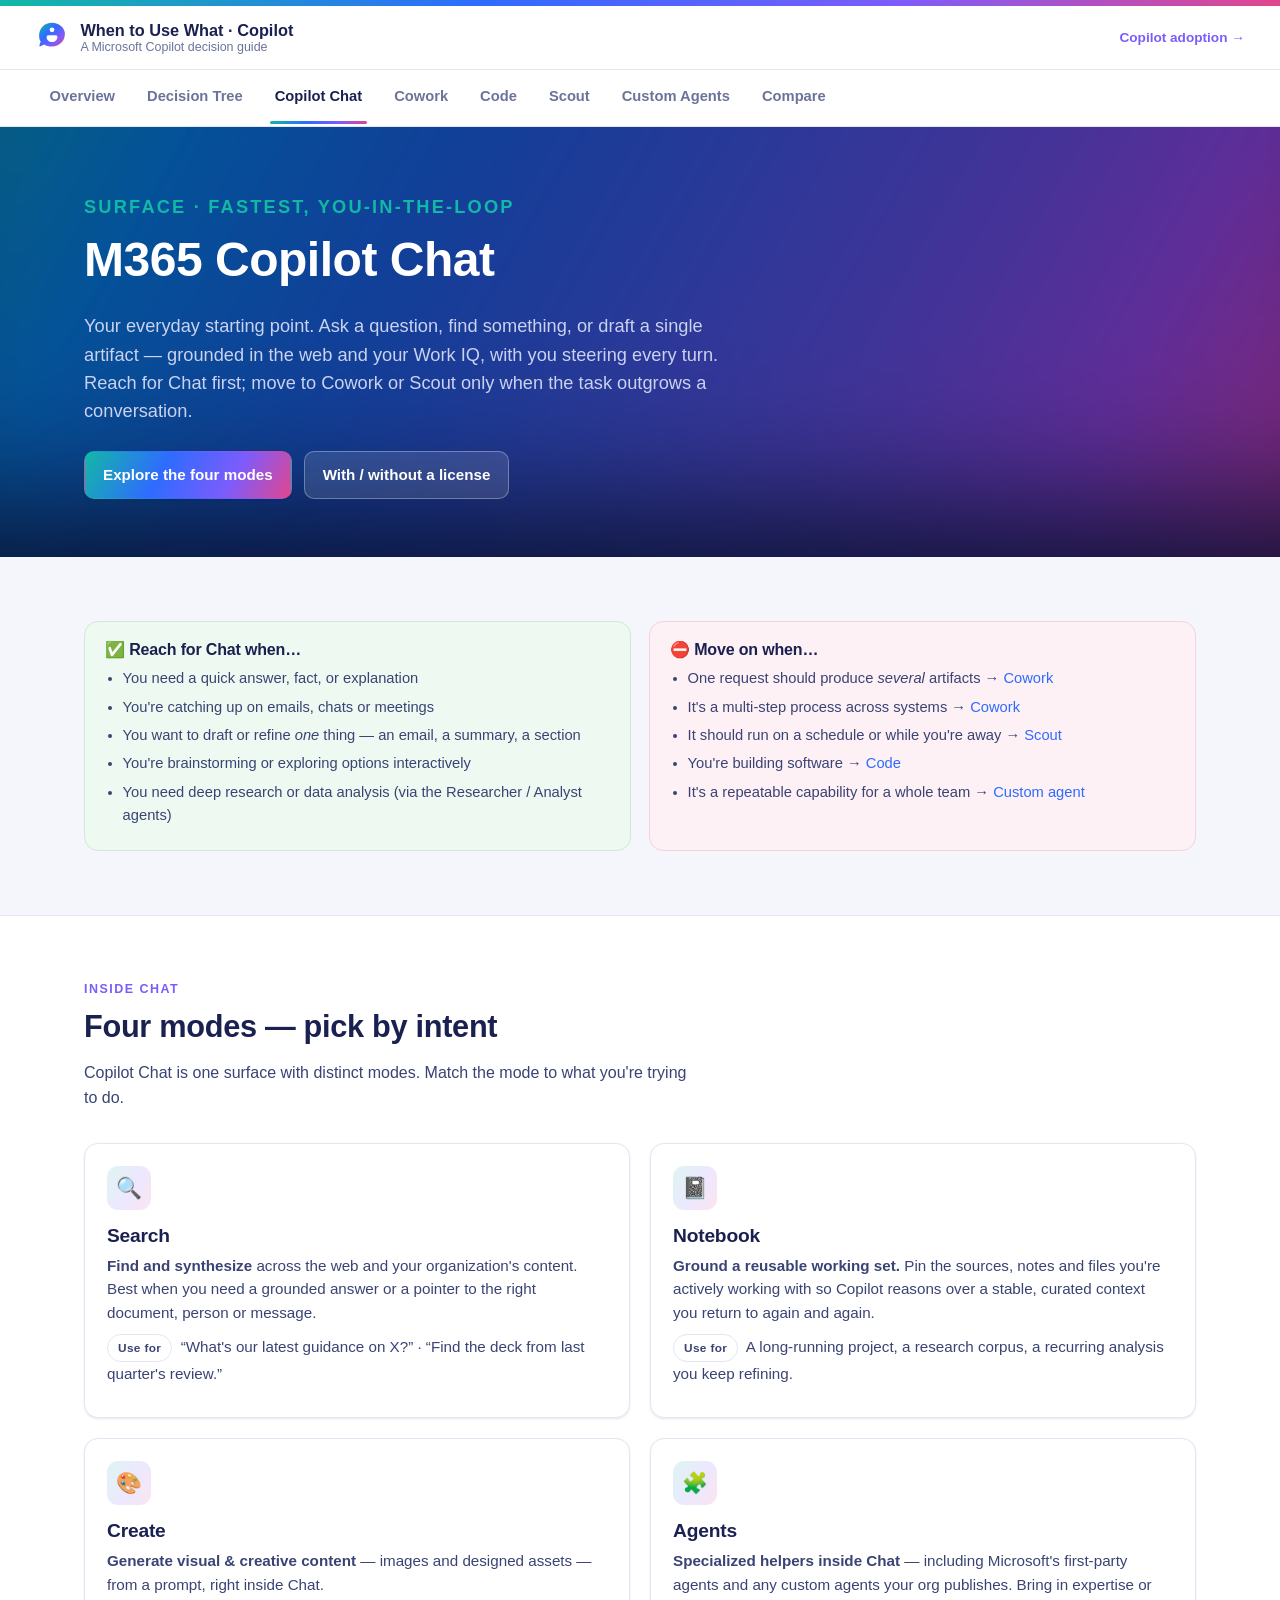
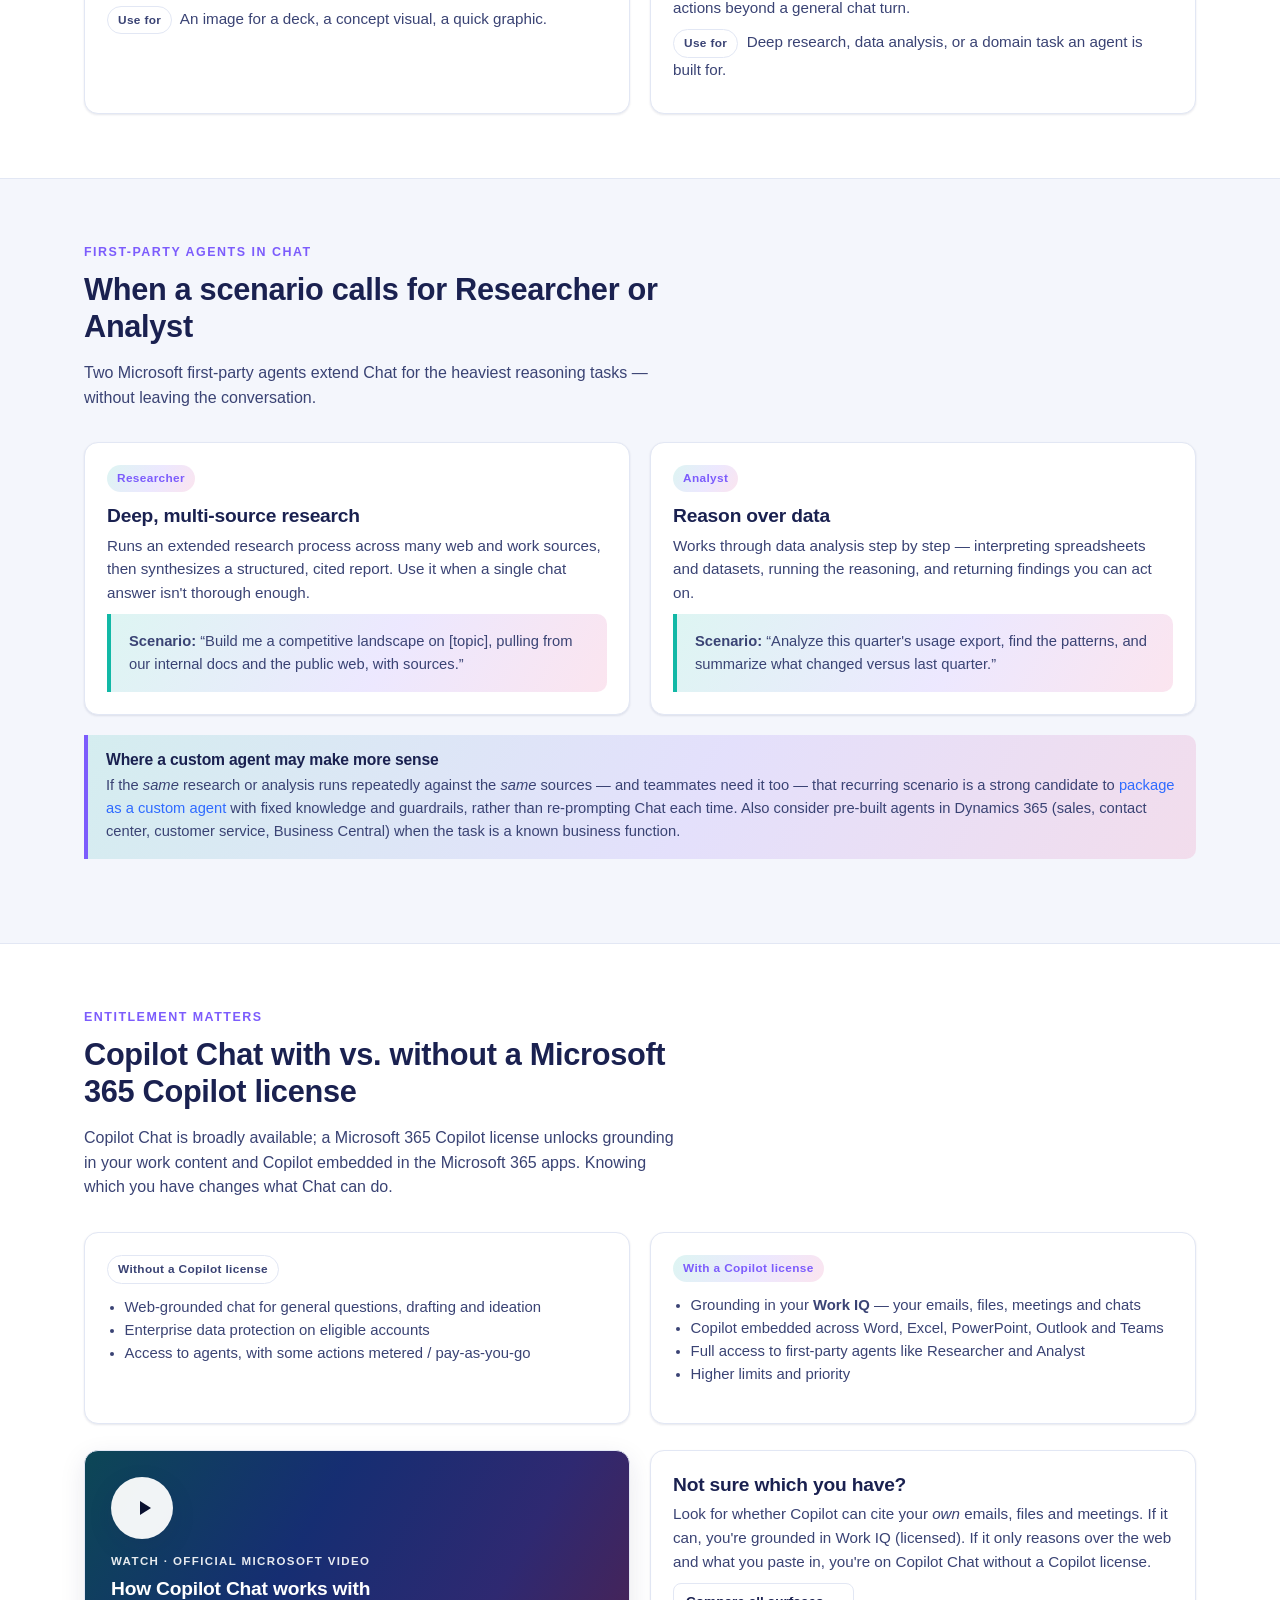
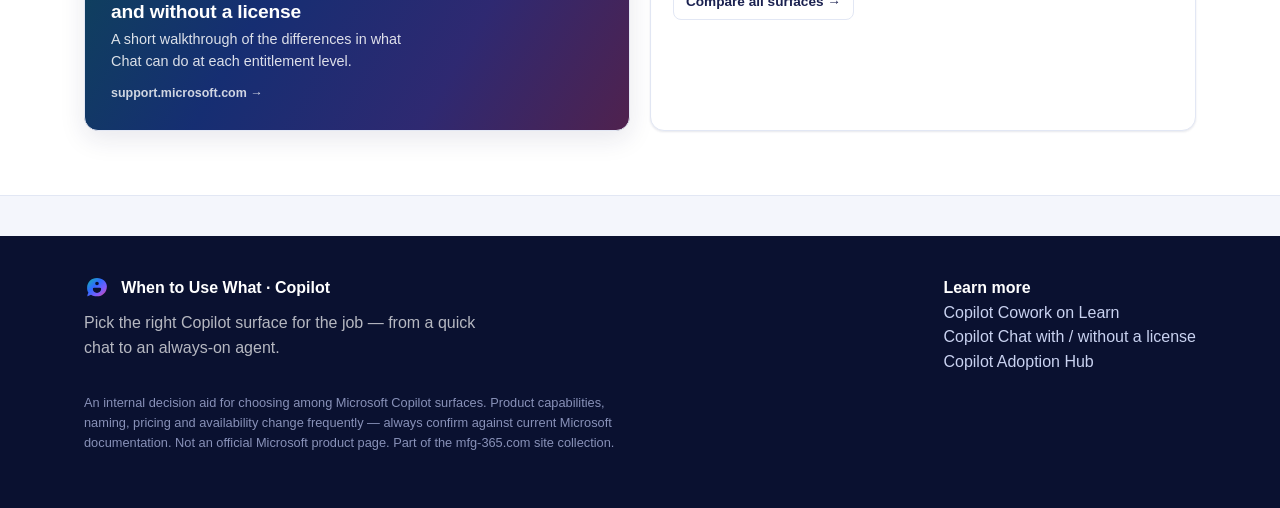
==== chat.html @ 93abd07d "Initial When to Use What Copilot decision guide" ====
<!DOCTYPE html>
<html lang="en">
<head>
<meta charset="utf-8">
<meta name="viewport" content="width=device-width, initial-scale=1">
<title>When to Use What · Copilot — M365 Copilot Chat</title>
<meta name="description" content="When to use Microsoft 365 Copilot Chat: Search, Notebook, Create and Agents — including first-party agents like Researcher and Analyst, and how it works with or without a license.">
<link rel="icon" href="assets/favicon.svg" type="image/svg+xml">
<link rel="stylesheet" href="assets/styles.css?v=1">
</head>
<body>
<div id="site-nav"></div>

<section class="hero">
  <div class="container">
    <p class="eyebrow">Surface &middot; Fastest, you-in-the-loop</p>
    <h1>M365 Copilot Chat</h1>
    <p>Your everyday starting point. Ask a question, find something, or draft a single artifact — grounded in the
      web and your Work IQ, with you steering every turn. Reach for Chat first; move to Cowork or Scout only when
      the task outgrows a conversation.</p>
    <div class="hero-actions">
      <a class="btn btn-primary" href="#modes">Explore the four modes</a>
      <a class="btn btn-ghost" href="#license">With / without a license</a>
    </div>
  </div>
</section>

<!-- when to use / avoid -->
<section class="section">
  <div class="container">
    <div class="wu">
      <div class="box good">
        <h4>&#9989; Reach for Chat when&hellip;</h4>
        <ul>
          <li>You need a quick answer, fact, or explanation</li>
          <li>You're catching up on emails, chats or meetings</li>
          <li>You want to draft or refine <em>one</em> thing — an email, a summary, a section</li>
          <li>You're brainstorming or exploring options interactively</li>
          <li>You need deep research or data analysis (via the Researcher / Analyst agents)</li>
        </ul>
      </div>
      <div class="box avoid">
        <h4>&#9940; Move on when&hellip;</h4>
        <ul>
          <li>One request should produce <em>several</em> artifacts &rarr; <a href="cowork.html">Cowork</a></li>
          <li>It's a multi-step process across systems &rarr; <a href="cowork.html">Cowork</a></li>
          <li>It should run on a schedule or while you're away &rarr; <a href="scout.html">Scout</a></li>
          <li>You're building software &rarr; <a href="code.html">Code</a></li>
          <li>It's a repeatable capability for a whole team &rarr; <a href="custom-agents.html">Custom agent</a></li>
        </ul>
      </div>
    </div>
  </div>
</section>

<!-- the four modes -->
<section class="section alt" id="modes">
  <div class="container">
    <div class="section-head">
      <p class="eyebrow">Inside Chat</p>
      <h2>Four modes — pick by intent</h2>
      <p>Copilot Chat is one surface with distinct modes. Match the mode to what you're trying to do.</p>
    </div>
    <div class="grid cols-2">
      <div class="card">
        <div class="icon">&#128269;</div>
        <h3>Search</h3>
        <p><strong>Find and synthesize</strong> across the web and your organization's content. Best when you need a
          grounded answer or a pointer to the right document, person or message.</p>
        <p class="mb-0"><span class="pill pill-line">Use for</span> &nbsp;&ldquo;What's our latest guidance on X?&rdquo; &middot; &ldquo;Find the deck from last quarter's review.&rdquo;</p>
      </div>
      <div class="card">
        <div class="icon">&#128211;</div>
        <h3>Notebook</h3>
        <p><strong>Ground a reusable working set.</strong> Pin the sources, notes and files you're actively working
          with so Copilot reasons over a stable, curated context you return to again and again.</p>
        <p class="mb-0"><span class="pill pill-line">Use for</span> &nbsp;A long-running project, a research corpus, a recurring analysis you keep refining.</p>
      </div>
      <div class="card">
        <div class="icon">&#127912;</div>
        <h3>Create</h3>
        <p><strong>Generate visual &amp; creative content</strong> — images and designed assets — from a prompt,
          right inside Chat.</p>
        <p class="mb-0"><span class="pill pill-line">Use for</span> &nbsp;An image for a deck, a concept visual, a quick graphic.</p>
      </div>
      <div class="card">
        <div class="icon">&#129513;</div>
        <h3>Agents</h3>
        <p><strong>Specialized helpers inside Chat</strong> — including Microsoft's first-party agents and any custom
          agents your org publishes. Bring in expertise or actions beyond a general chat turn.</p>
        <p class="mb-0"><span class="pill pill-line">Use for</span> &nbsp;Deep research, data analysis, or a domain task an agent is built for.</p>
      </div>
    </div>
  </div>
</section>

<!-- first party agents -->
<section class="section" id="agents">
  <div class="container">
    <div class="section-head">
      <p class="eyebrow">First-party agents in Chat</p>
      <h2>When a scenario calls for Researcher or Analyst</h2>
      <p>Two Microsoft first-party agents extend Chat for the heaviest reasoning tasks — without leaving the conversation.</p>
    </div>
    <div class="grid cols-2">
      <div class="card">
        <span class="pill">Researcher</span>
        <h3 style="margin-top:12px">Deep, multi-source research</h3>
        <p>Runs an extended research process across many web and work sources, then synthesizes a structured,
          cited report. Use it when a single chat answer isn't thorough enough.</p>
        <div class="callout tip" style="margin:10px 0 0">
          <p><strong>Scenario:</strong> &ldquo;Build me a competitive landscape on [topic], pulling from our internal
            docs and the public web, with sources.&rdquo;</p>
        </div>
      </div>
      <div class="card">
        <span class="pill">Analyst</span>
        <h3 style="margin-top:12px">Reason over data</h3>
        <p>Works through data analysis step by step — interpreting spreadsheets and datasets, running the reasoning,
          and returning findings you can act on.</p>
        <div class="callout tip" style="margin:10px 0 0">
          <p><strong>Scenario:</strong> &ldquo;Analyze this quarter's usage export, find the patterns, and summarize
            what changed versus last quarter.&rdquo;</p>
        </div>
      </div>
    </div>

    <div class="callout">
      <h4>Where a custom agent may make more sense</h4>
      <p>If the <em>same</em> research or analysis runs repeatedly against the <em>same</em> sources — and teammates
        need it too — that recurring scenario is a strong candidate to
        <a href="custom-agents.html">package as a custom agent</a> with fixed knowledge and guardrails, rather than
        re-prompting Chat each time. Also consider pre-built agents in Dynamics 365 (sales, contact center,
        customer service, Business Central) when the task is a known business function.</p>
    </div>
  </div>
</section>

<!-- with / without license -->
<section class="section alt" id="license">
  <div class="container">
    <div class="section-head">
      <p class="eyebrow">Entitlement matters</p>
      <h2>Copilot Chat with vs. without a Microsoft 365 Copilot license</h2>
      <p>Copilot Chat is broadly available; a Microsoft 365 Copilot license unlocks grounding in your work content
        and Copilot embedded in the Microsoft 365 apps. Knowing which you have changes what Chat can do.</p>
    </div>
    <div class="grid cols-2">
      <div class="card">
        <span class="pill pill-line">Without a Copilot license</span>
        <ul style="margin-top:12px;padding-left:1.1rem;color:var(--ink-2);font-size:.93rem">
          <li>Web-grounded chat for general questions, drafting and ideation</li>
          <li>Enterprise data protection on eligible accounts</li>
          <li>Access to agents, with some actions metered / pay-as-you-go</li>
        </ul>
      </div>
      <div class="card">
        <span class="pill">With a Copilot license</span>
        <ul style="margin-top:12px;padding-left:1.1rem;color:var(--ink-2);font-size:.93rem">
          <li>Grounding in your <strong>Work IQ</strong> — your emails, files, meetings and chats</li>
          <li>Copilot embedded across Word, Excel, PowerPoint, Outlook and Teams</li>
          <li>Full access to first-party agents like Researcher and Analyst</li>
          <li>Higher limits and priority</li>
        </ul>
      </div>
    </div>

    <div class="grid cols-2" style="margin-top:26px;align-items:start">
      <a class="video-card" href="https://support.microsoft.com/en-us/Microsoft-365-Copilot/how-copilot-chat-works-with-and-without-a-microsoft-365-copilot-license" target="_blank" rel="noopener">
        <div class="vc-inner">
          <div>
            <div class="vc-play"><svg viewBox="0 0 24 24"><path d="M8 5v14l11-7z"/></svg></div>
            <div class="vc-eyebrow">Watch &middot; Official Microsoft video</div>
            <h3>How Copilot Chat works with and without a license</h3>
            <p>A short walkthrough of the differences in what Chat can do at each entitlement level.</p>
          </div>
          <div class="vc-src">support.microsoft.com &rarr;</div>
        </div>
      </a>
      <div class="card" style="align-self:stretch">
        <h3>Not sure which you have?</h3>
        <p>Look for whether Copilot can cite your <em>own</em> emails, files and meetings. If it can, you're grounded in
          Work IQ (licensed). If it only reasons over the web and what you paste in, you're on Copilot Chat without a
          Copilot license.</p>
        <p class="mb-0"><a class="btn btn-outline btn-sm" href="compare.html">Compare all surfaces &rarr;</a></p>
      </div>
    </div>
  </div>
</section>

<div id="site-footer"></div>
<script src="assets/nav.js?v=1"></script>
</body>
</html>
---- assets/styles.css ----
/* When to Use What — Copilot | mfg-365.com family design system
   Copilot iridescent gradient + Fluent neutrals + navy hero/footer. */

:root {
  --teal: #12B8A6; --blue: #2F6BFF; --purple: #7C5CFC; --pink: #E3458E;
  --green: #2F9E44; --amber: #E8930C;
  --copilot-gradient: linear-gradient(120deg, #12B8A6 0%, #2F6BFF 38%, #7C5CFC 70%, #E3458E 100%);
  --copilot-gradient-soft: linear-gradient(120deg, rgba(18,184,166,.14), rgba(124,92,252,.14) 55%, rgba(227,69,142,.14));
  --spectrum: linear-gradient(90deg, #12B8A6 0%, #2F6BFF 40%, #7C5CFC 70%, #2F9E44 100%);

  --navy: #0A1130; --navy2: #141C44;
  --ink: #1A2150; --ink-2: #3A4374; --muted: #6B739B;
  --line: #E2E7F4; --bg: #F4F6FC; --card: #FFFFFF;
  --brand: #7C5CFC; --brand-blue: #2F6BFF;

  --radius: 14px;
  --shadow-sm: 0 1px 2px rgba(26,33,80,.06), 0 1px 3px rgba(26,33,80,.05);
  --shadow-md: 0 8px 26px rgba(26,33,80,.10);
  --shadow-lg: 0 12px 40px rgba(26,33,80,.16);
  --maxw: 1160px;
}

* { box-sizing: border-box; }
html { scroll-behavior: smooth; }
body {
  margin: 0;
  font-family: "Segoe UI", "Segoe UI Web (West European)", -apple-system, BlinkMacSystemFont, Roboto, Helvetica, Arial, sans-serif;
  color: var(--ink); background: var(--bg); line-height: 1.55; -webkit-font-smoothing: antialiased;
}
h1,h2,h3,h4 { line-height: 1.2; color: var(--ink); margin: 0 0 .5em; font-weight: 700; letter-spacing: -.01em; }
h1 { font-size: clamp(2rem, 4vw, 3rem); }
h2 { font-size: clamp(1.5rem, 2.4vw, 2.1rem); }
h3 { font-size: 1.2rem; }
p { margin: 0 0 1rem; color: var(--ink-2); }
a { color: var(--brand-blue); text-decoration: none; }
a:hover { text-decoration: underline; }
.container { max-width: var(--maxw); margin: 0 auto; padding: 0 24px; }
.gradient-text { background: var(--copilot-gradient); -webkit-background-clip: text; background-clip: text; -webkit-text-fill-color: transparent; color: transparent; }
.eyebrow { text-transform: uppercase; letter-spacing: .12em; font-size: .78rem; font-weight: 700; color: var(--brand); margin: 0 0 .6rem; }

/* ---------- ribbon + header + tabs ---------- */
.ribbon { height: 6px; background: var(--copilot-gradient); }
.site-header { display: flex; align-items: center; justify-content: space-between; gap: 1rem; padding: .9rem clamp(1rem, 4vw, 2.2rem); background: #fff; border-bottom: 1px solid var(--line); position: sticky; top: 0; z-index: 50; }
.brand { display: flex; align-items: center; gap: .7rem; text-decoration: none; }
.brand:hover { text-decoration: none; }
.brand-glyph { display: flex; align-items: center; }
.brand-text { display: flex; flex-direction: column; line-height: 1.15; }
.brand-text strong { color: var(--ink); font-size: 1.02rem; }
.brand-text span { color: var(--muted); font-size: .78rem; }
.header-cta { font-size: .85rem; font-weight: 600; color: var(--purple); white-space: nowrap; text-decoration: none; }
.header-cta:hover { text-decoration: underline; }

.tabs { display: flex; gap: .2rem; overflow-x: auto; background: #fff; padding: 0 clamp(1rem, 4vw, 2.2rem); border-bottom: 1px solid var(--line); position: sticky; top: 60px; z-index: 40; scrollbar-width: none; }
.tabs::-webkit-scrollbar { display: none; }
.tab { appearance: none; border: none; background: none; cursor: pointer; font-family: inherit; font-size: .92rem; font-weight: 600; color: var(--muted); padding: .95rem .9rem; border-bottom: 3px solid transparent; white-space: nowrap; transition: color .15s; text-decoration: none; position: relative; }
.tab:hover { color: var(--ink); text-decoration: none; }
.tab.is-active { color: var(--ink); }
.tab.is-active::after { content: ""; position: absolute; left: .6rem; right: .6rem; bottom: -1px; height: 3px; border-radius: 3px; background: var(--copilot-gradient); }

/* ---------- hero ---------- */
.hero { position: relative; overflow: hidden; padding: 66px 0 58px; background: var(--navy); color: #fff; }
.hero::before { content: ""; position: absolute; inset: -40% -10% auto -10%; height: 130%; background: var(--copilot-gradient); filter: blur(70px) saturate(140%); opacity: .5; z-index: 0; }
.hero .container { position: relative; z-index: 1; }
.hero h1 { color: #fff; max-width: 22ch; }
.hero p { color: #C9D2F0; font-size: 1.14rem; max-width: 64ch; }
.hero .eyebrow { color: var(--teal); }
.hero-landing { padding: clamp(3.2rem, 6vw, 4.6rem) 0; }
.hero-landing::before { display: none; }
.hero-landing .container { display: grid; grid-template-columns: 1.5fr .9fr; gap: 1.5rem; align-items: center; }
.hero-copy { min-width: 0; }
.hero-landing h1 { max-width: none; }
.hero-art { position: relative; height: 250px; display: flex; align-items: center; justify-content: center; }
.hero-glyph { width: 150px; filter: drop-shadow(0 10px 30px rgba(124,92,252,.5)); position: relative; z-index: 2; }
.orb { position: absolute; border-radius: 50%; filter: blur(40px); opacity: .6; }
.orb-a { width: 190px; height: 190px; background: var(--purple); top: -6px; right: 6px; }
.orb-b { width: 160px; height: 160px; background: var(--teal); bottom: 0; left: 18px; }
.orb-c { width: 130px; height: 130px; background: var(--pink); bottom: 26px; right: 34px; }
@media (max-width: 820px) { .hero-landing .container { grid-template-columns: 1fr; } .hero-art { display: none; } }

/* ---------- buttons ---------- */
.btn { display: inline-flex; align-items: center; gap: 8px; font-weight: 600; font-size: .95rem; padding: 11px 18px; border-radius: 10px; border: 1px solid transparent; cursor: pointer; text-decoration: none; transition: transform .06s ease, box-shadow .15s ease; }
.btn:hover { text-decoration: none; }
.btn:active { transform: translateY(1px); }
.btn-primary { background: var(--copilot-gradient); color: #fff; box-shadow: var(--shadow-sm); }
.btn-primary:hover { box-shadow: var(--shadow-md); }
.btn-ghost { background: rgba(255,255,255,.12); color: #fff; border-color: rgba(255,255,255,.3); }
.btn-ghost:hover { background: rgba(255,255,255,.2); }
.btn-outline { background: #fff; color: var(--ink); border-color: var(--line); }
.btn-outline:hover { border-color: var(--brand); color: var(--brand); }
.btn-sm { padding: 7px 12px; font-size: .85rem; border-radius: 8px; }
.hero-actions { display: flex; gap: 12px; flex-wrap: wrap; margin-top: 26px; }

/* ---------- sections ---------- */
.section { padding: 64px 0; }
.section.alt { background: #fff; border-top: 1px solid var(--line); border-bottom: 1px solid var(--line); }
.section-head { max-width: 68ch; margin-bottom: 32px; }

/* ---------- cards / grids ---------- */
.grid { display: grid; gap: 20px; }
.grid.cols-2 { grid-template-columns: repeat(2, 1fr); }
.grid.cols-3 { grid-template-columns: repeat(3, 1fr); }
.grid.cols-4 { grid-template-columns: repeat(4, 1fr); }
@media (max-width: 900px) { .grid.cols-3, .grid.cols-4 { grid-template-columns: repeat(2, 1fr); } }
@media (max-width: 620px) { .grid.cols-2, .grid.cols-3, .grid.cols-4 { grid-template-columns: 1fr; } }

.card { background: var(--card); border: 1px solid var(--line); border-radius: var(--radius); padding: 22px; box-shadow: var(--shadow-sm); transition: box-shadow .18s ease, transform .18s ease; }
.card.hover:hover { box-shadow: var(--shadow-md); transform: translateY(-3px); }
.card h3 { margin-bottom: .35em; }
.card p { font-size: .95rem; margin-bottom: .6rem; }
.card .icon { width: 44px; height: 44px; border-radius: 11px; display: grid; place-items: center; background: var(--copilot-gradient-soft); margin-bottom: 14px; font-size: 1.3rem; }
.card .icon-solid { color: #fff; }
.pill { display: inline-block; font-size: .74rem; font-weight: 700; letter-spacing: .03em; padding: 4px 10px; border-radius: 999px; background: var(--copilot-gradient-soft); color: var(--brand); }
.pill-line { background: #fff; border: 1px solid var(--line); color: var(--ink-2); }

/* ---------- spectrum bar ---------- */
.spectrum { margin: 8px 0 30px; }
.spectrum-track { height: 12px; border-radius: 999px; background: var(--spectrum); box-shadow: var(--shadow-sm); }
.spectrum-labels { display: flex; justify-content: space-between; margin-top: 8px; font-weight: 700; font-size: .82rem; }
.spectrum-labels .l { color: var(--teal); }
.spectrum-labels .r { color: var(--green); }
.spectrum-marks { display: grid; grid-template-columns: repeat(5, 1fr); gap: 10px; margin-top: 18px; }
.spectrum-marks .m { text-align: center; font-size: .82rem; color: var(--muted); position: relative; padding-top: 16px; }
.spectrum-marks .m::before { content: ""; position: absolute; top: -12px; left: 50%; width: 2px; height: 18px; background: var(--line); transform: translateX(-50%); }
.spectrum-marks .m strong { display: block; color: var(--ink); font-size: .92rem; }
@media (max-width: 720px) { .spectrum-marks { grid-template-columns: repeat(2, 1fr); } }

/* ---------- capability matrix ---------- */
.matrix-wrap { overflow-x: auto; border: 1px solid var(--line); border-radius: var(--radius); background: #fff; box-shadow: var(--shadow-sm); }
table.matrix { width: 100%; border-collapse: collapse; font-size: .93rem; min-width: 720px; }
table.matrix th, table.matrix td { padding: 14px 16px; border-bottom: 1px solid var(--line); text-align: center; vertical-align: middle; }
table.matrix thead th { background: #faf9fb; font-weight: 800; color: var(--ink); font-size: .82rem; letter-spacing: .04em; text-transform: uppercase; }
table.matrix tbody th { text-align: left; font-weight: 600; color: var(--ink); }
table.matrix tbody tr:nth-child(odd) td, table.matrix tbody tr:nth-child(odd) th { background: #f7f9ff; }
table.matrix tr:last-child td, table.matrix tr:last-child th { border-bottom: none; }
.core { display: inline-flex; align-items: center; justify-content: center; gap: 6px; background: var(--green); color: #fff; font-weight: 700; font-size: .78rem; padding: 5px 14px; border-radius: 8px; }
.cap { color: var(--brand-blue); font-weight: 800; font-size: 1.05rem; }
.na { color: var(--line); }
.legend { display: flex; gap: 20px; flex-wrap: wrap; margin-top: 14px; font-size: .84rem; color: var(--muted); }
.legend span { display: inline-flex; align-items: center; gap: 6px; }
.legend .dot-core { width: 14px; height: 14px; border-radius: 4px; background: var(--green); }

/* ---------- task-type cards (Light / Medium / Heavy) ---------- */
.tier { border-top: 4px solid var(--line); }
.tier.light { border-top-color: var(--blue); }
.tier.medium { border-top-color: var(--purple); }
.tier.heavy { border-top-color: var(--amber); }
.tier h3 { font-size: 1.25rem; }
.tier.light h3 { color: var(--blue); }
.tier.medium h3 { color: var(--purple); }
.tier.heavy h3 { color: var(--amber); }
.tier ul { margin: .4rem 0 1rem; padding-left: 1.1rem; color: var(--ink-2); font-size: .92rem; }
.tier .prompt-ex { background: #f7f9ff; border: 1px solid var(--line); border-radius: 10px; padding: 12px 14px; font-size: .88rem; color: var(--ink-2); font-style: italic; }
.tier .credits { margin-top: 14px; font-size: .85rem; color: var(--muted); display: flex; align-items: center; gap: 8px; }
.tier .credits b { background: #eef1fb; color: var(--ink); padding: 3px 10px; border-radius: 999px; font-style: normal; }

/* ---------- feature list rows ---------- */
.feat { display: flex; gap: 14px; align-items: flex-start; padding: 14px 0; border-bottom: 1px solid var(--line); }
.feat:last-child { border-bottom: none; }
.feat .fx { flex: 0 0 40px; height: 40px; border-radius: 10px; display: grid; place-items: center; background: var(--copilot-gradient-soft); font-size: 1.15rem; }
.feat h4 { margin: 0 0 .2rem; font-size: 1rem; }
.feat p { margin: 0; font-size: .9rem; }

/* ---------- callouts ---------- */
.callout { border-left: 4px solid var(--brand); background: var(--copilot-gradient-soft); border-radius: 0 10px 10px 0; padding: 16px 18px; margin: 20px 0; }
.callout.tip { border-left-color: var(--teal); }
.callout.warn { border-left-color: var(--amber); }
.callout h4 { margin: 0 0 .3rem; font-size: .98rem; }
.callout p { margin: 0; font-size: .92rem; }

/* ---------- when-to-use / avoid ---------- */
.wu { display: grid; grid-template-columns: 1fr 1fr; gap: 18px; }
@media (max-width: 720px) { .wu { grid-template-columns: 1fr; } }
.wu .box { border-radius: var(--radius); padding: 18px 20px; border: 1px solid var(--line); }
.wu .good { background: #eefaf1; border-color: #cdead4; }
.wu .avoid { background: #fdf1f5; border-color: #f4d3df; }
.wu .box h4 { margin: 0 0 .5rem; }
.wu .box ul { margin: 0; padding-left: 1.1rem; }
.wu .box li { margin-bottom: .35rem; font-size: .92rem; color: var(--ink-2); }

/* ---------- video ---------- */
.video-frame { position: relative; padding-top: 56.25%; border-radius: var(--radius); overflow: hidden; box-shadow: var(--shadow-md); border: 1px solid var(--line); background: #000; }
.video-frame iframe { position: absolute; inset: 0; width: 100%; height: 100%; border: 0; }
.video-cap { font-size: .82rem; color: var(--muted); margin-top: 8px; }

/* click-to-watch card (links to the official Microsoft source video) */
.video-card { display: block; position: relative; border-radius: var(--radius); overflow: hidden; box-shadow: var(--shadow-md); border: 1px solid var(--line); text-decoration: none; background: var(--navy); min-height: 260px; }
.video-card:hover { text-decoration: none; box-shadow: var(--shadow-lg); }
.video-card::before { content: ""; position: absolute; inset: 0; background: var(--copilot-gradient); opacity: .32; }
.video-card .vc-inner { position: relative; z-index: 1; padding: 26px; display: flex; flex-direction: column; height: 100%; min-height: 260px; justify-content: space-between; color: #fff; }
.video-card .vc-play { width: 62px; height: 62px; border-radius: 50%; background: rgba(255,255,255,.94); display: grid; place-items: center; box-shadow: var(--shadow-md); margin-bottom: 14px; }
.video-card .vc-play svg { width: 24px; height: 24px; fill: var(--navy); margin-left: 3px; }
.video-card .vc-eyebrow { text-transform: uppercase; letter-spacing: .12em; font-size: .72rem; font-weight: 800; color: #fff; opacity: .9; }
.video-card h3 { color: #fff; margin: .4rem 0 .3rem; max-width: 26ch; }
.video-card p { color: rgba(255,255,255,.85); font-size: .9rem; margin: 0; max-width: 40ch; }
.video-card .vc-src { font-size: .78rem; color: rgba(255,255,255,.8); margin-top: 12px; font-weight: 600; }

/* ---------- decision tree ---------- */
.tree { display: flex; flex-direction: column; gap: 0; max-width: 760px; margin: 0 auto; }
.tnode { background: #fff; border: 1px solid var(--line); border-radius: 12px; padding: 16px 18px; box-shadow: var(--shadow-sm); position: relative; }
.tnode .q { font-weight: 700; color: var(--ink); }
.tnode .hint { font-size: .85rem; color: var(--muted); margin-top: 2px; }
.tbranch { display: flex; gap: 12px; align-items: stretch; margin: 10px 0; padding-left: 22px; }
.tconn { width: 20px; margin-left: 4px; border-left: 2px dashed var(--line); }
.tyes { flex: 1; }
.tout { display: flex; align-items: center; gap: 12px; border-radius: 12px; padding: 14px 16px; color: #fff; box-shadow: var(--shadow-sm); text-decoration: none; }
.tout:hover { text-decoration: none; box-shadow: var(--shadow-md); }
.tout .em { font-size: 1.4rem; }
.tout strong { display: block; font-size: 1rem; }
.tout span { font-size: .82rem; opacity: .92; }
.out-chat { background: linear-gradient(120deg,#1E88E5,#2F6BFF); }
.out-cowork { background: linear-gradient(120deg,#7C5CFC,#9B6BFF); }
.out-code { background: linear-gradient(120deg,#0F9B8E,#12B8A6); }
.out-scout { background: linear-gradient(120deg,#2F9E44,#3FB859); }
.out-agent { background: linear-gradient(120deg,#E3458E,#E8930C); }
.tlabel { display: inline-block; font-size: .72rem; font-weight: 800; letter-spacing: .06em; text-transform: uppercase; padding: 3px 10px; border-radius: 999px; margin-bottom: 8px; }
.tlabel.yes { background: #e9f9ef; color: var(--green); }
.tlabel.no { background: #eef1fb; color: var(--muted); }

/* ---------- chooser (quick picker) ---------- */
.chooser { display: grid; grid-template-columns: repeat(auto-fit,minmax(220px,1fr)); gap: 14px; }
.chip-q { border: 1px solid var(--line); background: #fff; border-radius: 12px; padding: 16px; box-shadow: var(--shadow-sm); }
.chip-q h4 { margin: 0 0 .5rem; font-size: .98rem; }
.chip-q a { display: block; font-size: .9rem; padding: 6px 0; }

/* ---------- footer ---------- */
.footer { background: var(--navy); color: #9AA4CC; padding: 40px 0; margin-top: 40px; }
.footer a { color: #C9D2F0; }
.footer a:hover { color: #fff; }
.footer .foot-grid { display: flex; justify-content: space-between; gap: 24px; flex-wrap: wrap; }
.footer .brand { color: #fff; }
.disclaimer { font-size: .8rem; color: #8891B8; margin-top: 18px; max-width: 78ch; }

/* ---------- utilities ---------- */
.center { text-align: center; }
.mt-0 { margin-top: 0; } .mb-0 { margin-bottom: 0; }
.lead { font-size: 1.12rem; color: var(--ink-2); }
.tag-row { display: flex; gap: 8px; flex-wrap: wrap; margin: 10px 0 0; }
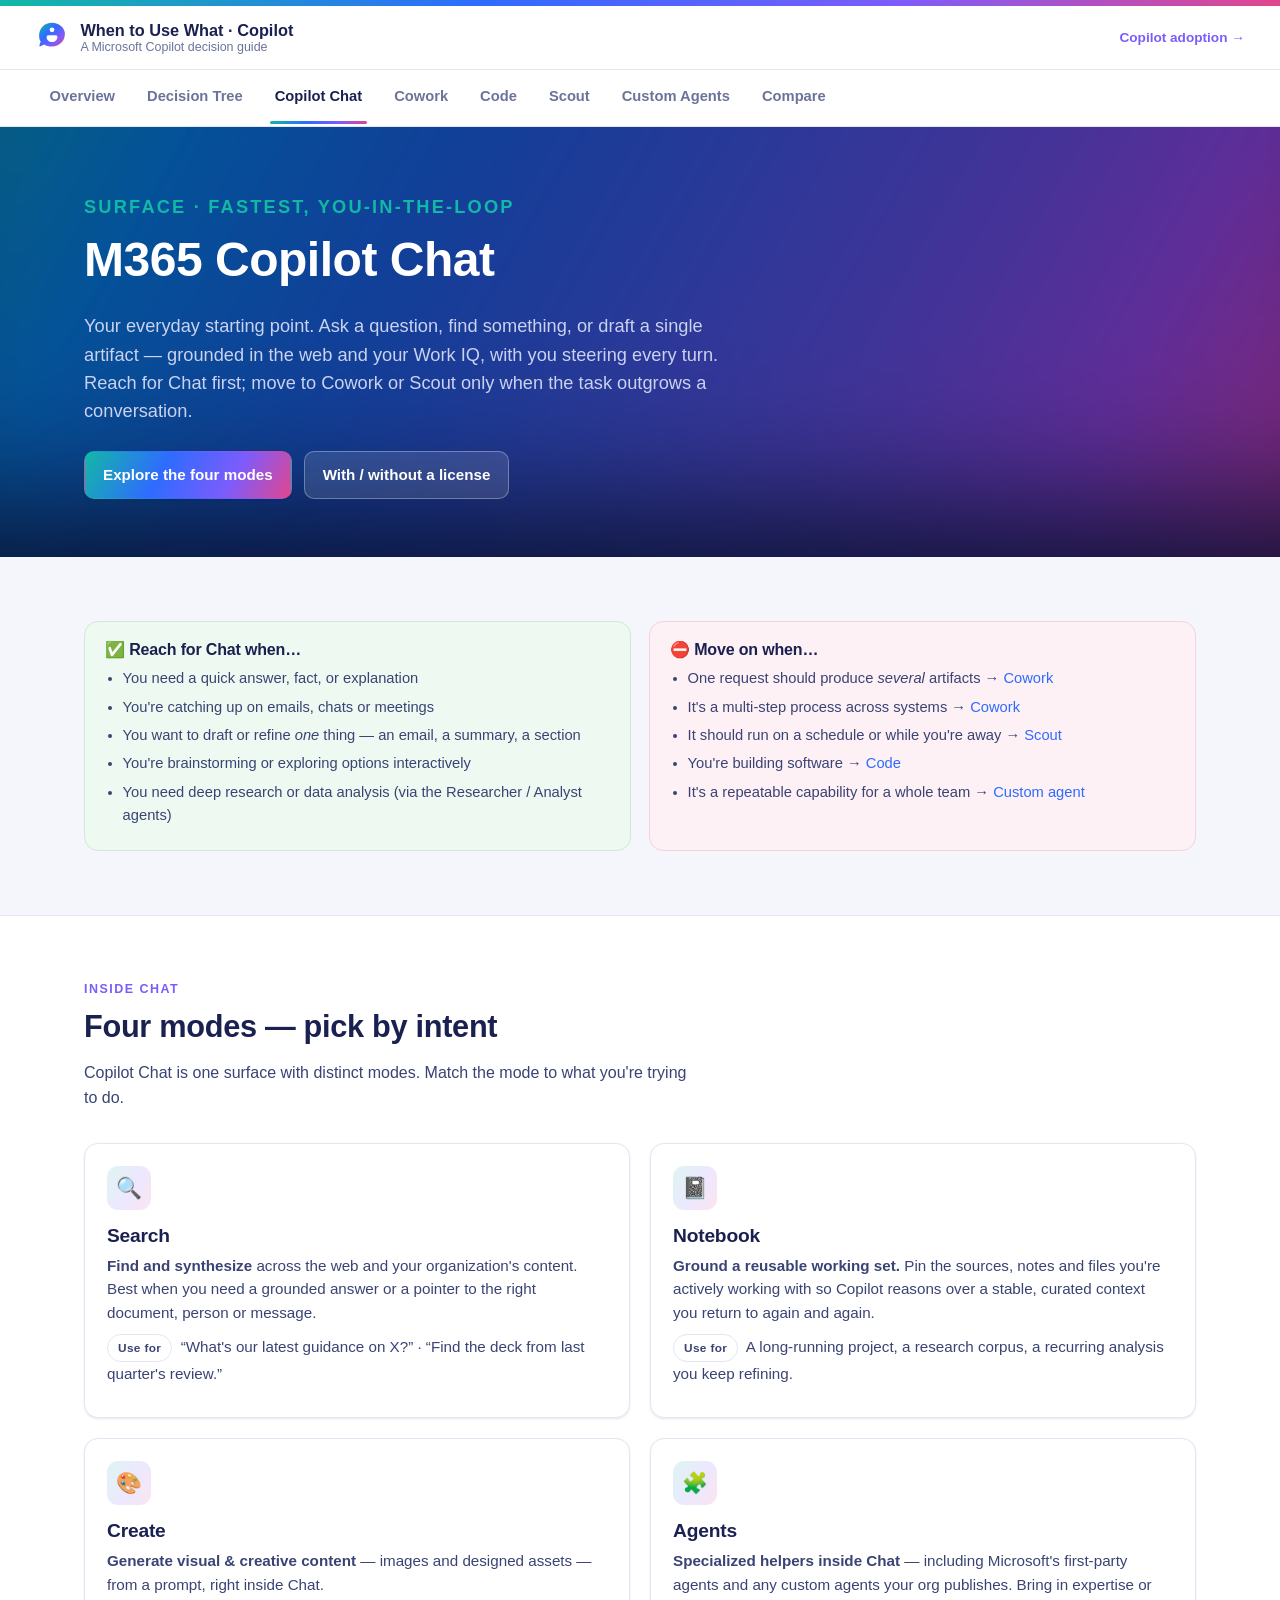
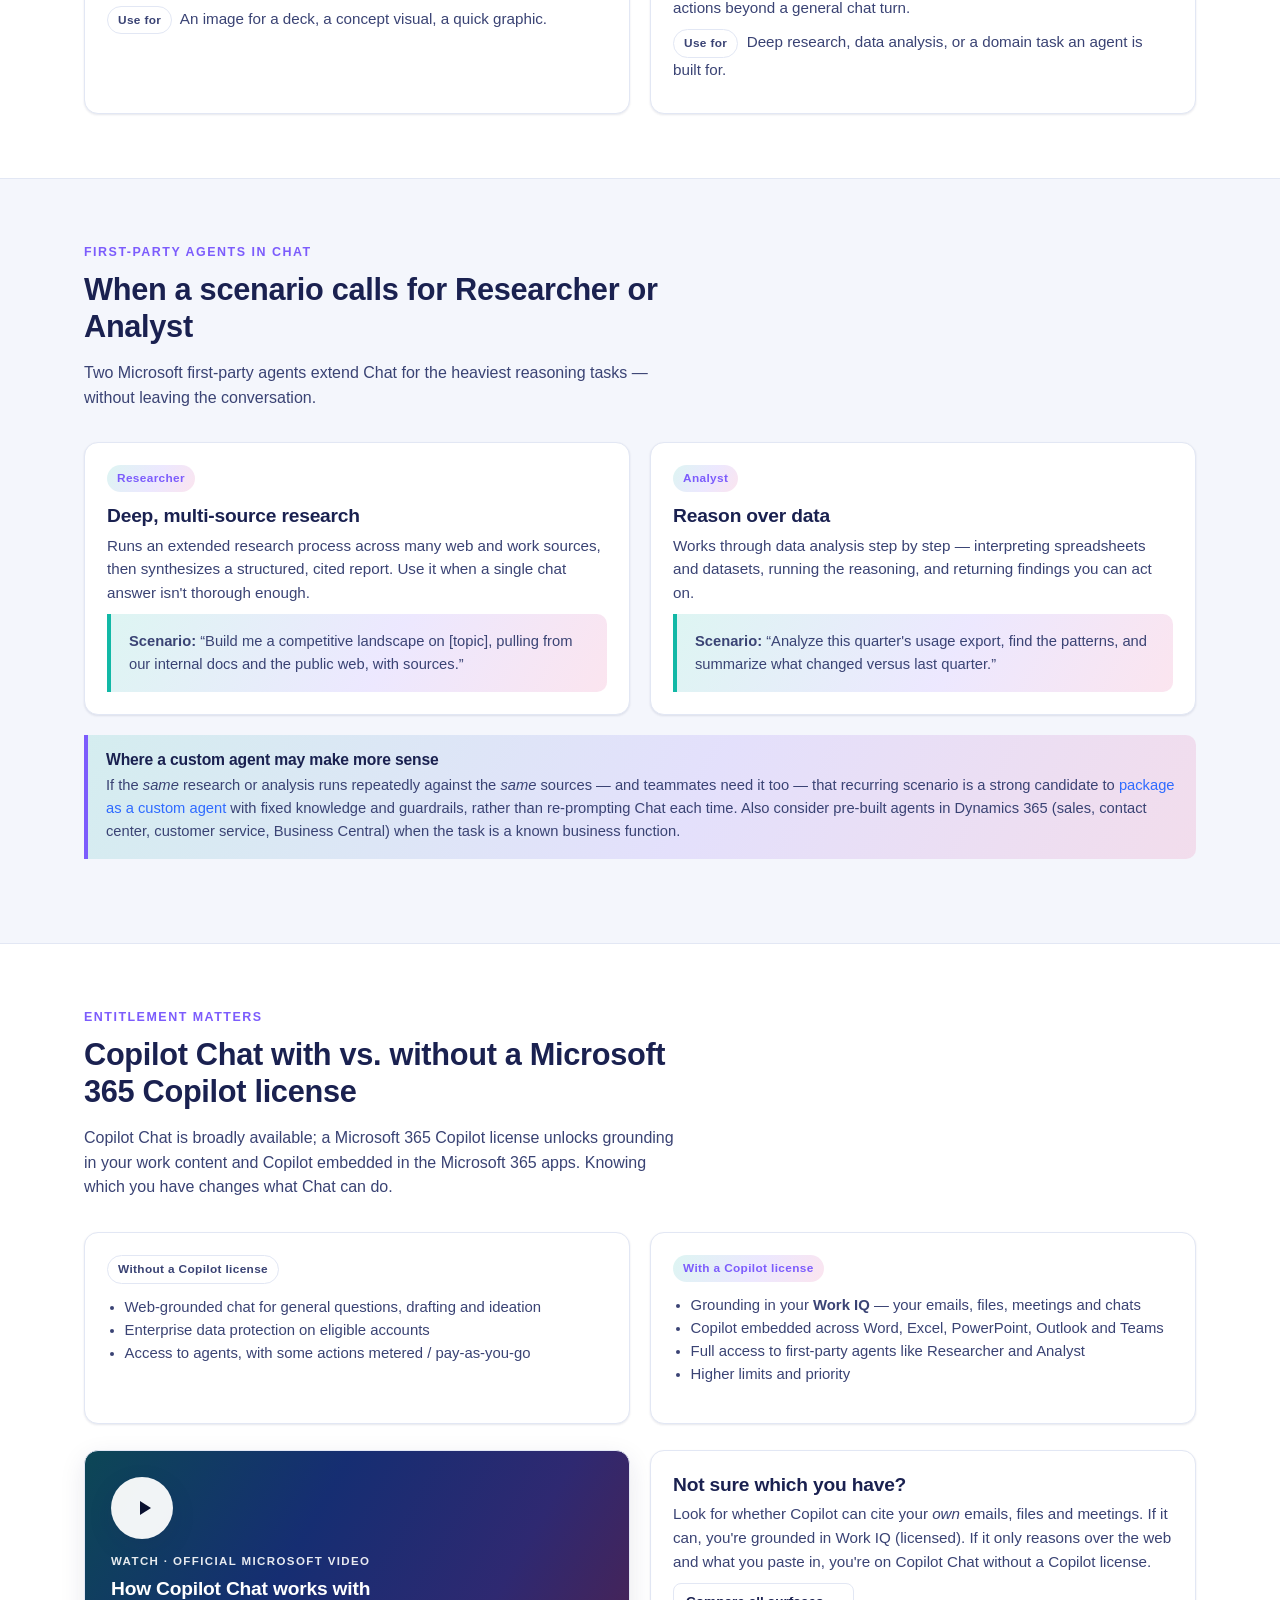
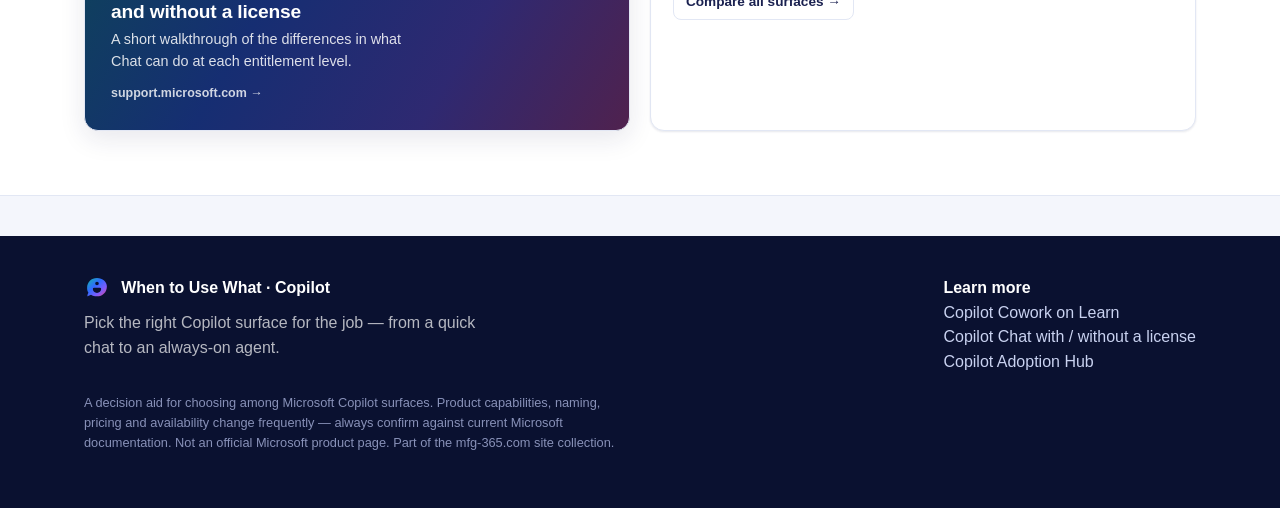
==== commit 73813439: "Update footer disclaimer wording" ====
--- a/chat.html
+++ b/chat.html
@@ -189,6 +189,6 @@
 </section>
 
 <div id="site-footer"></div>
-<script src="assets/nav.js?v=1"></script>
+<script src="assets/nav.js?v=2"></script>
 </body>
 </html>
--- a/assets/styles.css
+++ b/assets/styles.css
@@ -150,8 +150,6 @@
 .tier.heavy h3 { color: var(--amber); }
 .tier ul { margin: .4rem 0 1rem; padding-left: 1.1rem; color: var(--ink-2); font-size: .92rem; }
 .tier .prompt-ex { background: #f7f9ff; border: 1px solid var(--line); border-radius: 10px; padding: 12px 14px; font-size: .88rem; color: var(--ink-2); font-style: italic; }
-.tier .credits { margin-top: 14px; font-size: .85rem; color: var(--muted); display: flex; align-items: center; gap: 8px; }
-.tier .credits b { background: #eef1fb; color: var(--ink); padding: 3px 10px; border-radius: 999px; font-style: normal; }
 
 /* ---------- feature list rows ---------- */
 .feat { display: flex; gap: 14px; align-items: flex-start; padding: 14px 0; border-bottom: 1px solid var(--line); }
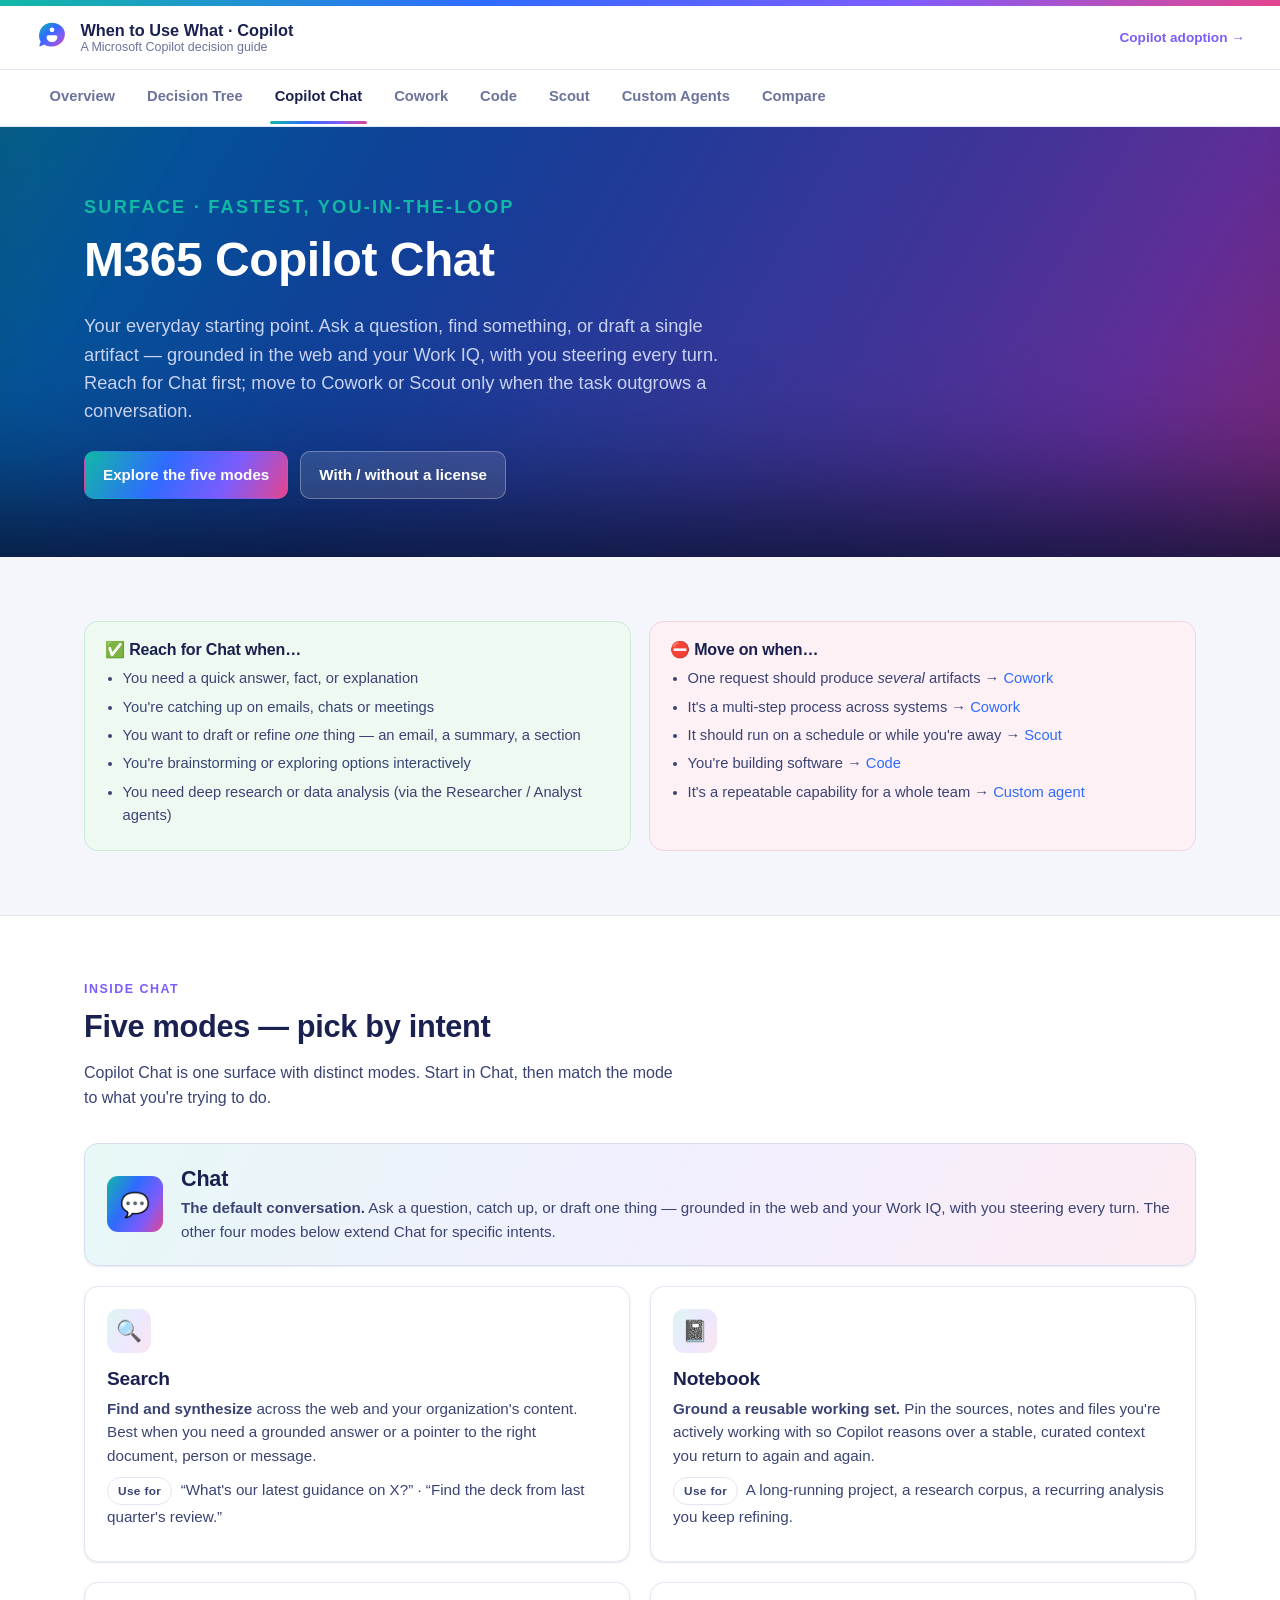
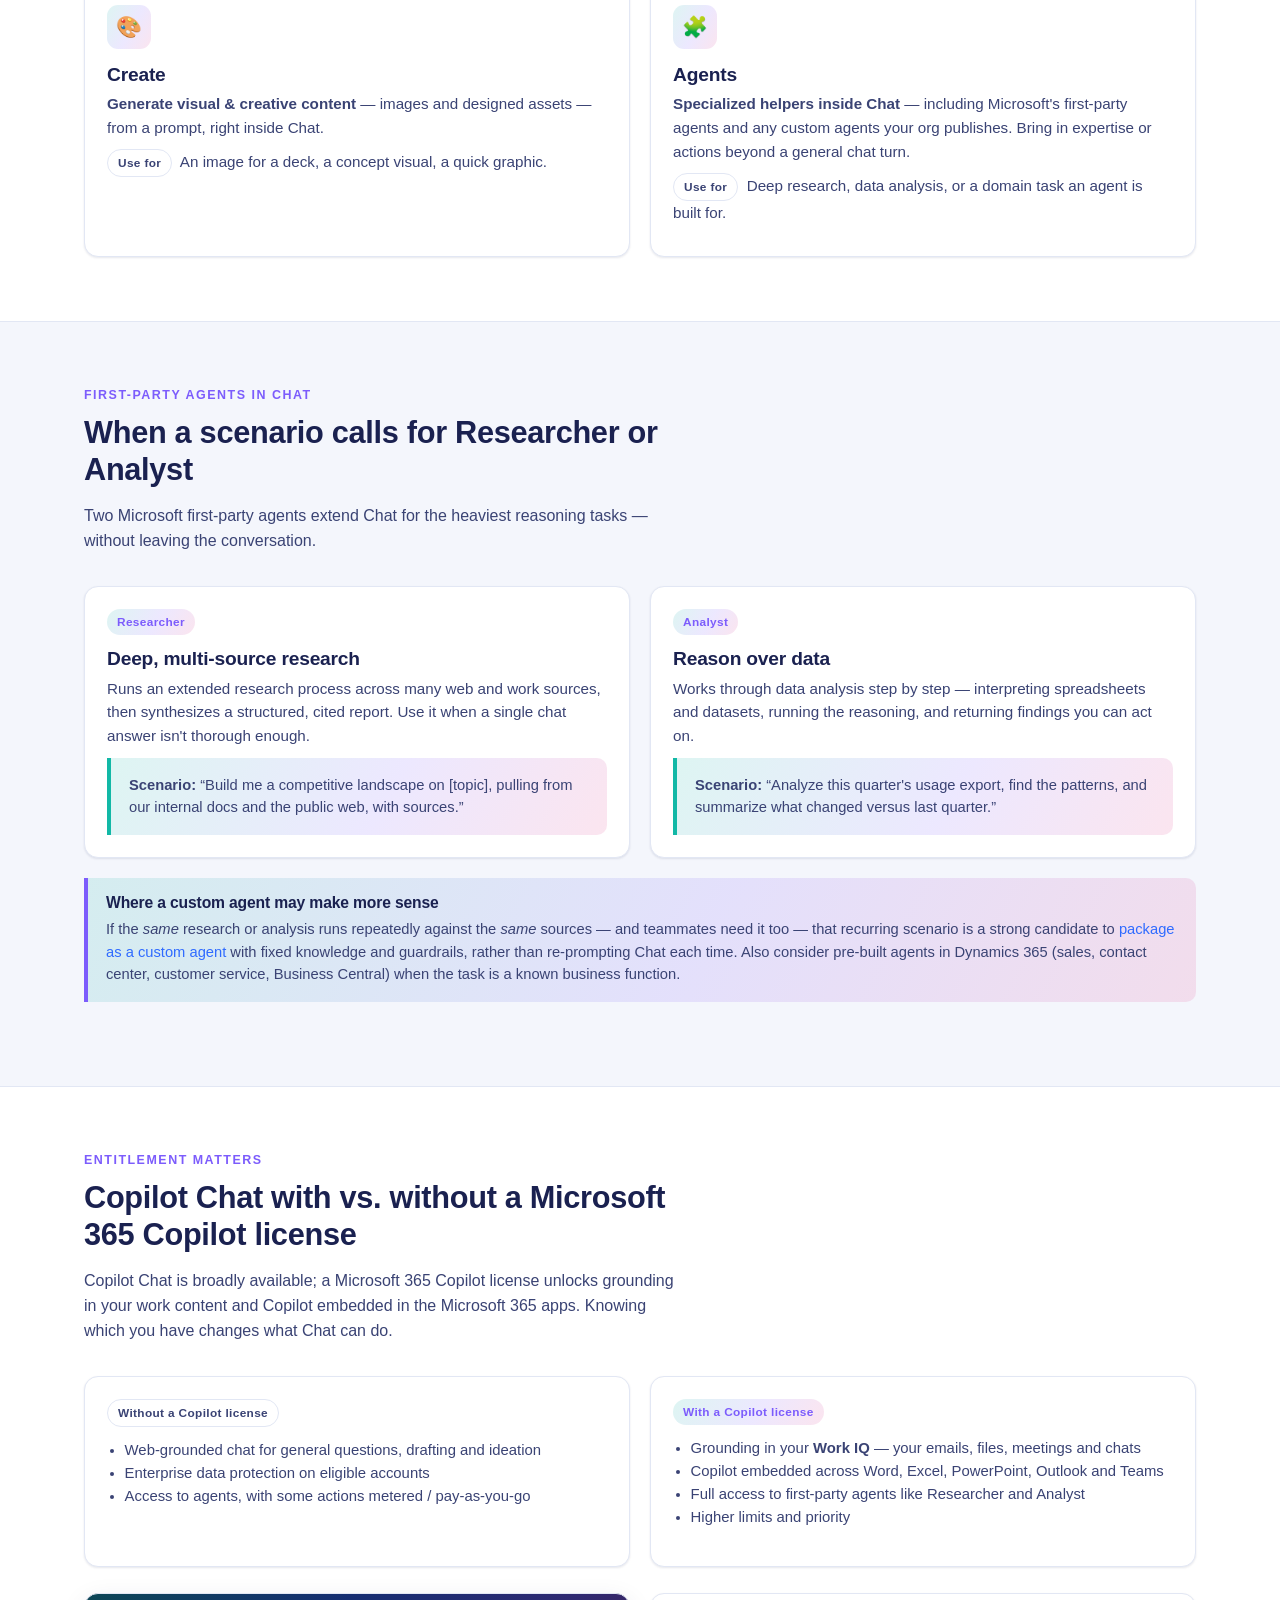
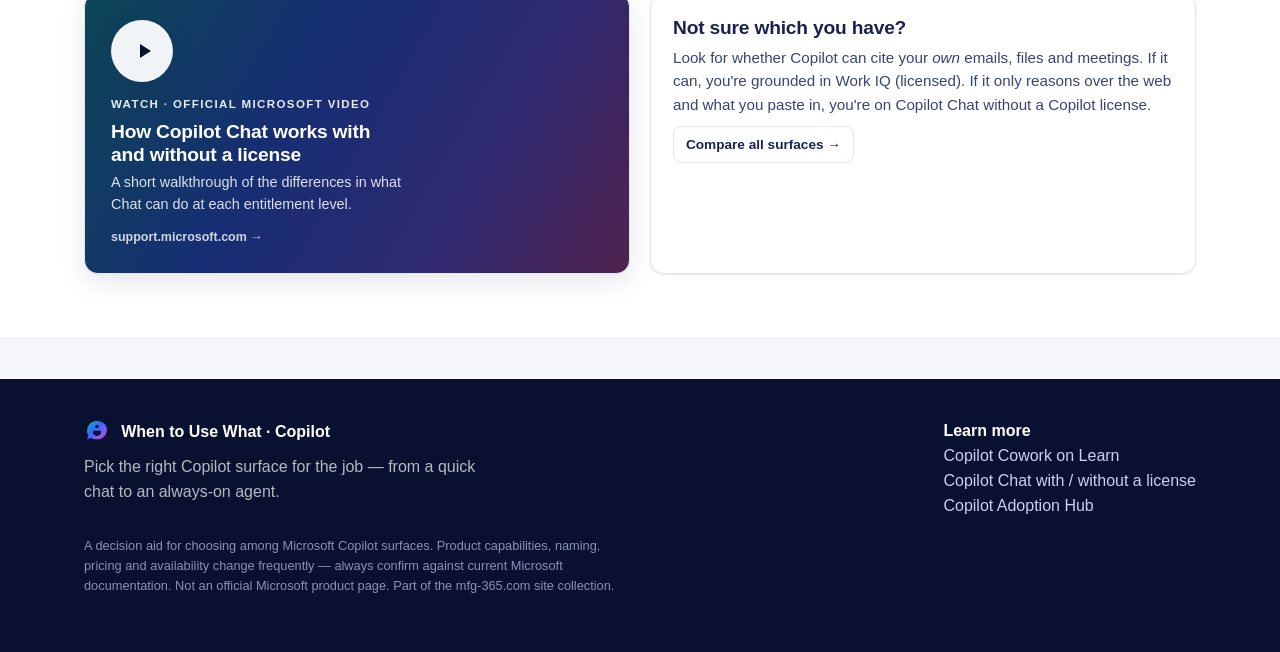
==== commit 5679885a: "Redesign decision tree as infographic; Chat page 5 modes with full-width Chat lead" ====
--- a/chat.html
+++ b/chat.html
@@ -6,7 +6,7 @@
 <title>When to Use What · Copilot — M365 Copilot Chat</title>
 <meta name="description" content="When to use Microsoft 365 Copilot Chat: Search, Notebook, Create and Agents — including first-party agents like Researcher and Analyst, and how it works with or without a license.">
 <link rel="icon" href="assets/favicon.svg" type="image/svg+xml">
-<link rel="stylesheet" href="assets/styles.css?v=1">
+<link rel="stylesheet" href="assets/styles.css?v=3">
 </head>
 <body>
 <div id="site-nav"></div>
@@ -19,7 +19,7 @@
       web and your Work IQ, with you steering every turn. Reach for Chat first; move to Cowork or Scout only when
       the task outgrows a conversation.</p>
     <div class="hero-actions">
-      <a class="btn btn-primary" href="#modes">Explore the four modes</a>
+      <a class="btn btn-primary" href="#modes">Explore the five modes</a>
       <a class="btn btn-ghost" href="#license">With / without a license</a>
     </div>
   </div>
@@ -53,15 +53,23 @@
   </div>
 </section>
 
-<!-- the four modes -->
+<!-- the five modes -->
 <section class="section alt" id="modes">
   <div class="container">
     <div class="section-head">
       <p class="eyebrow">Inside Chat</p>
-      <h2>Four modes — pick by intent</h2>
-      <p>Copilot Chat is one surface with distinct modes. Match the mode to what you're trying to do.</p>
+      <h2>Five modes — pick by intent</h2>
+      <p>Copilot Chat is one surface with distinct modes. Start in Chat, then match the mode to what you're trying to do.</p>
     </div>
     <div class="grid cols-2">
+      <div class="card mode-lead span-all">
+        <div class="icon">&#128172;</div>
+        <div>
+          <h3>Chat</h3>
+          <p><strong>The default conversation.</strong> Ask a question, catch up, or draft one thing — grounded in the web
+            and your Work IQ, with you steering every turn. The other four modes below extend Chat for specific intents.</p>
+        </div>
+      </div>
       <div class="card">
         <div class="icon">&#128269;</div>
         <h3>Search</h3>
--- a/assets/styles.css
+++ b/assets/styles.css
@@ -214,6 +214,61 @@
 .tlabel.yes { background: #e9f9ef; color: var(--green); }
 .tlabel.no { background: #eef1fb; color: var(--muted); }
 
+/* ---------- decision infographic (gated timeline) ---------- */
+.surface-key { display: flex; flex-wrap: wrap; gap: 10px; justify-content: center; margin: 0 auto 34px; max-width: 820px; }
+.surface-key .sk { display: inline-flex; align-items: center; gap: 8px; font-size: .82rem; font-weight: 700; color: var(--ink); background: #fff; border: 1px solid var(--line); border-radius: 999px; padding: 6px 14px; box-shadow: var(--shadow-sm); }
+.surface-key .sk i { width: 12px; height: 12px; border-radius: 4px; }
+.sk-chat i { background: linear-gradient(120deg,#1E88E5,#2F6BFF); }
+.sk-cowork i { background: linear-gradient(120deg,#7C5CFC,#9B6BFF); }
+.sk-code i { background: linear-gradient(120deg,#0F9B8E,#12B8A6); }
+.sk-scout i { background: linear-gradient(120deg,#2F9E44,#3FB859); }
+.sk-agent i { background: linear-gradient(120deg,#E3458E,#E8930C); }
+
+.flow { position: relative; max-width: 840px; margin: 0 auto; }
+.flow-start { display: flex; align-items: center; gap: 14px; margin-bottom: 4px; padding-left: 4px; }
+.flow-start .badge { width: 56px; height: 56px; border-radius: 50%; display: grid; place-items: center; background: var(--copilot-gradient); color: #fff; font-size: 1.5rem; box-shadow: var(--shadow-md); }
+.flow-start .txt strong { display: block; font-size: 1.05rem; color: var(--ink); }
+.flow-start .txt span { font-size: .85rem; color: var(--muted); }
+
+.gate { position: relative; display: grid; grid-template-columns: 56px 1fr; column-gap: 20px; padding-bottom: 24px; }
+.gate::before { content: ""; position: absolute; left: 26px; top: -4px; bottom: 0; width: 4px; border-radius: 4px;
+  background: linear-gradient(180deg,#12B8A6,#2F6BFF,#7C5CFC,#2F9E44); opacity: .28; }
+.gate:last-child::before { display: none; }
+.gnum { position: relative; z-index: 1; width: 56px; height: 56px; border-radius: 50%; display: grid; place-items: center;
+  font-weight: 800; font-size: 1.2rem; color: #fff; background: var(--copilot-gradient); box-shadow: var(--shadow-md);
+  border: 4px solid #fff; }
+.gate-body { background: #fff; border: 1px solid var(--line); border-radius: 16px; padding: 18px 20px; box-shadow: var(--shadow-sm);
+  transition: box-shadow .18s ease, transform .18s ease; }
+.gate-body:hover { box-shadow: var(--shadow-md); transform: translateY(-2px); }
+.gate-q { font-weight: 700; color: var(--ink); font-size: 1.08rem; }
+.gate-hint { font-size: .86rem; color: var(--muted); margin-top: 4px; }
+.gate-yes { margin-top: 14px; display: flex; align-items: stretch; gap: 12px; position: relative; }
+.yes-badge { flex: 0 0 auto; align-self: center; font-size: .72rem; font-weight: 800; letter-spacing: .06em;
+  color: var(--green); background: #e9f9ef; padding: 5px 11px; border-radius: 999px; white-space: nowrap; }
+.outcome { flex: 1; display: flex; align-items: center; gap: 14px; border-radius: 12px; padding: 13px 16px; color: #fff;
+  text-decoration: none; box-shadow: var(--shadow-sm); transition: transform .12s ease, box-shadow .15s ease; }
+.outcome:hover { text-decoration: none; transform: translateX(3px); box-shadow: var(--shadow-md); }
+.outcome .em { font-size: 1.5rem; line-height: 1; }
+.outcome .oc { flex: 1; }
+.outcome strong { display: block; font-size: 1rem; }
+.outcome span { font-size: .82rem; opacity: .92; }
+.outcome .arw { font-size: 1.2rem; opacity: .9; }
+.gate-no { margin-top: 10px; font-size: .82rem; color: var(--muted); font-weight: 700; display: inline-flex; align-items: center; gap: 6px;
+  text-transform: uppercase; letter-spacing: .04em; }
+.gate.final .gate-body { padding: 0; border: none; background: none; box-shadow: none; }
+.gate.final .gate-body:hover { transform: none; }
+.gate.final .lead-in { font-weight: 700; color: var(--ink); font-size: 1.08rem; margin-bottom: 4px; }
+.gate.final .lead-in + .gate-hint { margin-bottom: 12px; }
+.outcome.big { padding: 18px 20px; }
+.outcome.big .em { font-size: 1.9rem; }
+.outcome.big strong { font-size: 1.15rem; }
+@media (max-width: 560px) {
+  .gate { grid-template-columns: 44px 1fr; column-gap: 14px; }
+  .gnum { width: 44px; height: 44px; font-size: 1rem; }
+  .gate::before { left: 20px; }
+  .gate-yes { flex-direction: column; align-items: flex-start; }
+}
+
 /* ---------- chooser (quick picker) ---------- */
 .chooser { display: grid; grid-template-columns: repeat(auto-fit,minmax(220px,1fr)); gap: 14px; }
 .chip-q { border: 1px solid var(--line); background: #fff; border-radius: 12px; padding: 16px; box-shadow: var(--shadow-sm); }
@@ -233,3 +288,10 @@
 .mt-0 { margin-top: 0; } .mb-0 { margin-bottom: 0; }
 .lead { font-size: 1.12rem; color: var(--ink-2); }
 .tag-row { display: flex; gap: 8px; flex-wrap: wrap; margin: 10px 0 0; }
+.span-all { grid-column: 1 / -1; }
+.card.mode-lead { background: linear-gradient(120deg, rgba(18,184,166,.10), rgba(124,92,252,.10) 55%, rgba(227,69,142,.10)); border-color: #d7ddf3; }
+.card.mode-lead { display: grid; grid-template-columns: 56px 1fr; gap: 18px; align-items: center; }
+.card.mode-lead .icon { width: 56px; height: 56px; margin: 0; background: var(--copilot-gradient); color: #fff; font-size: 1.5rem; }
+.card.mode-lead h3 { font-size: 1.35rem; margin-bottom: .2em; }
+.card.mode-lead p { margin: 0; }
+@media (max-width: 560px) { .card.mode-lead { grid-template-columns: 1fr; } }
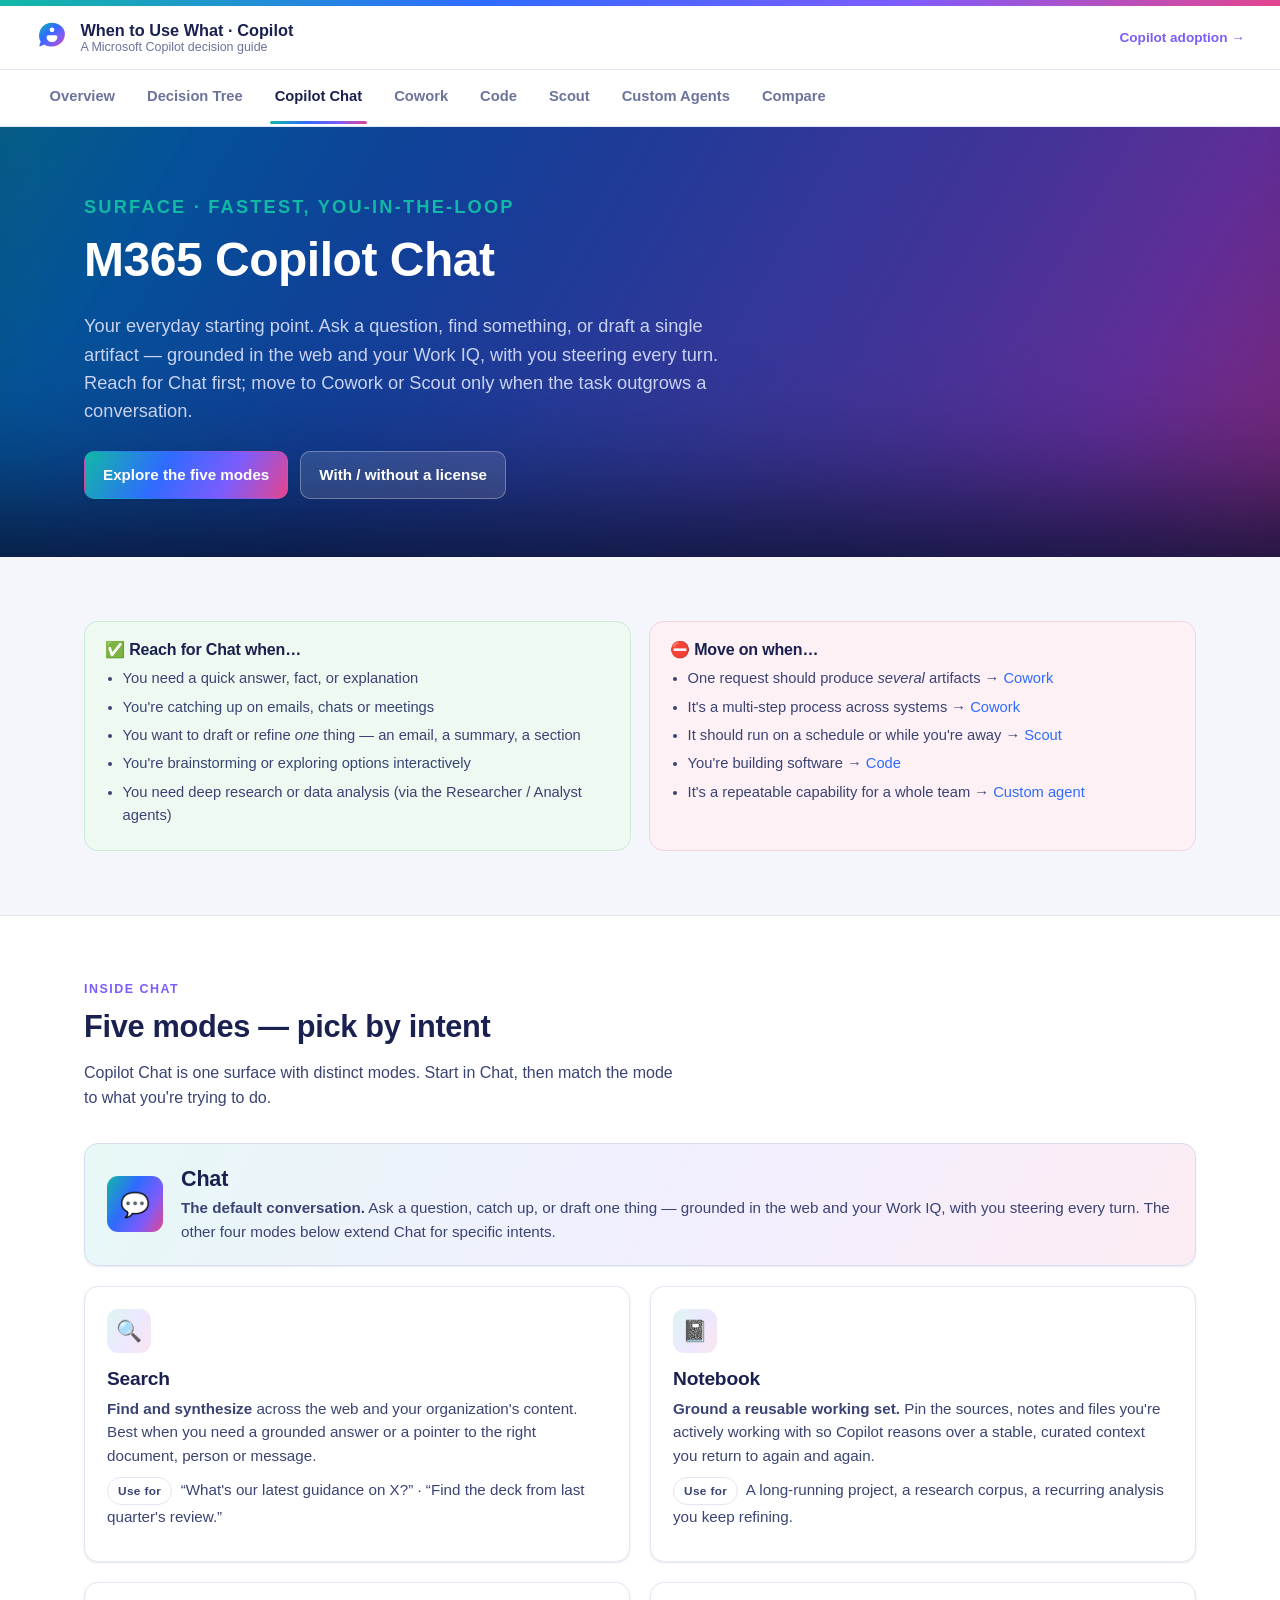
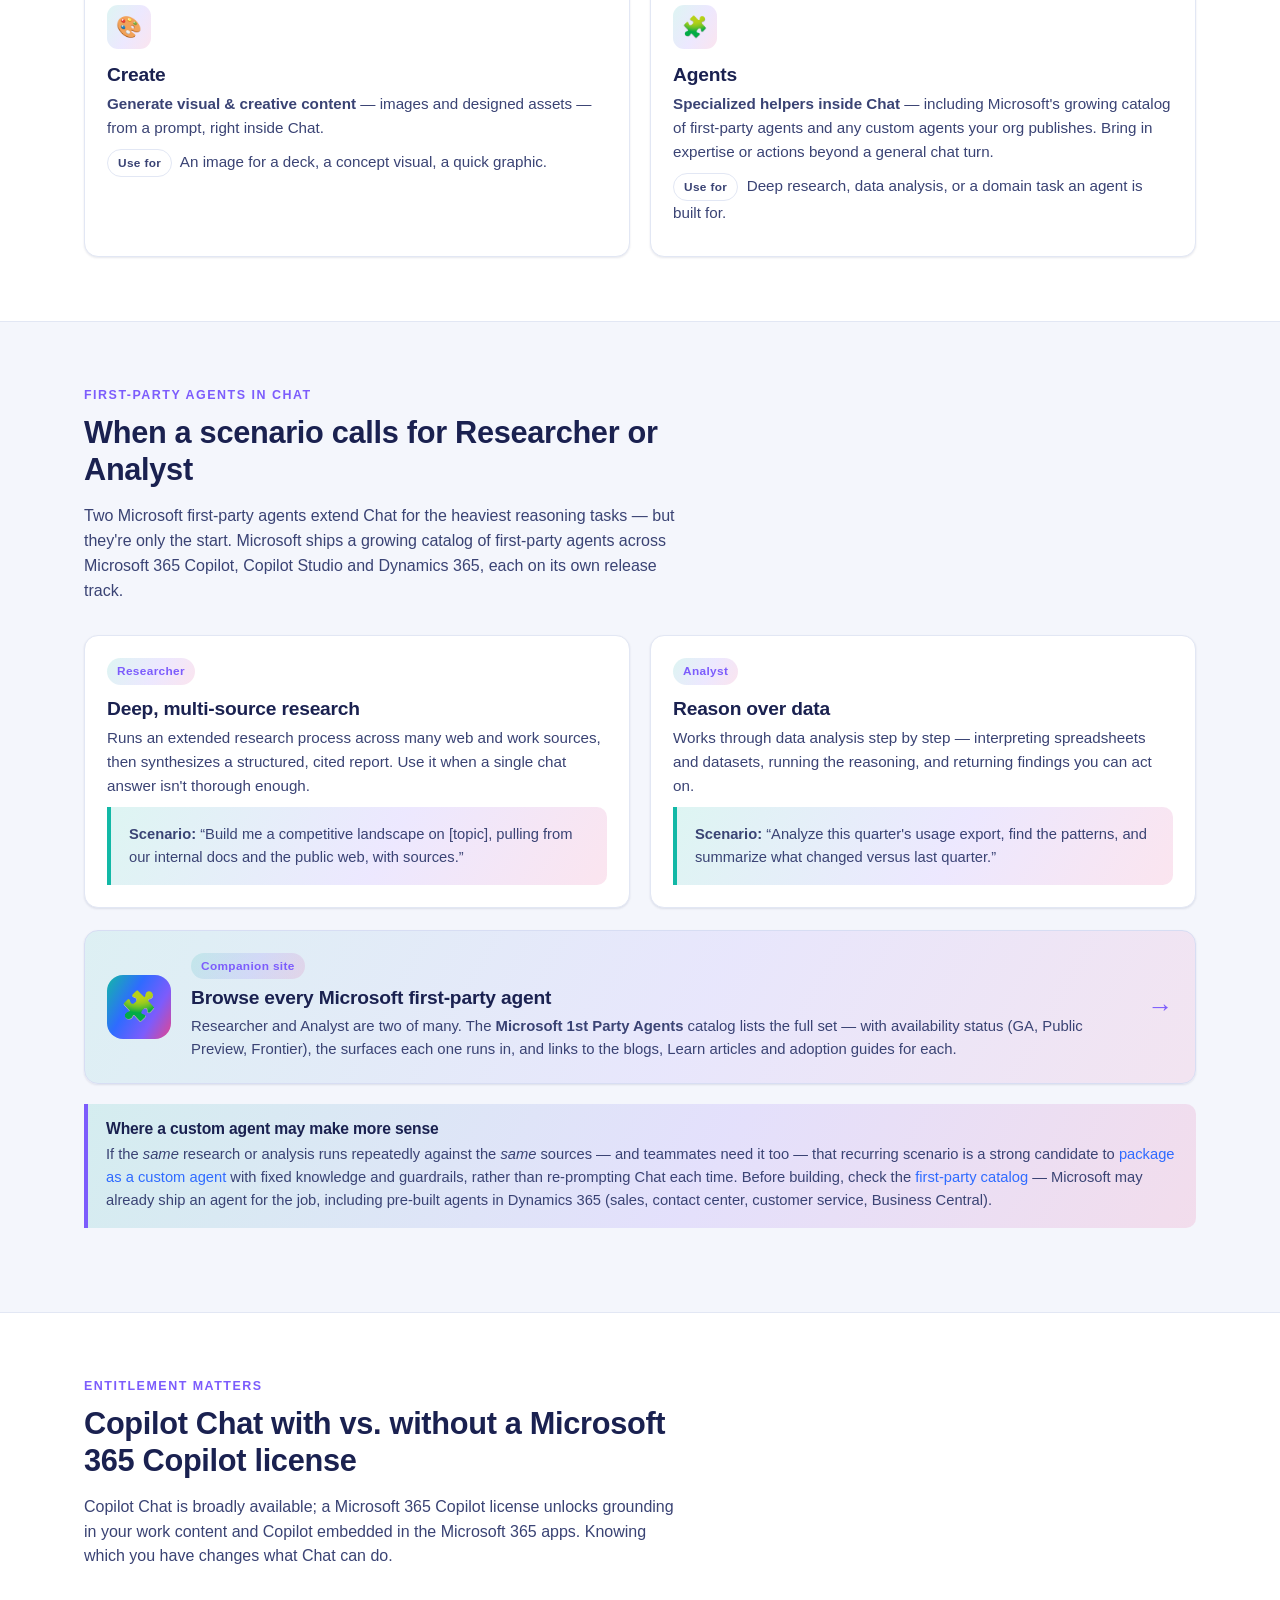
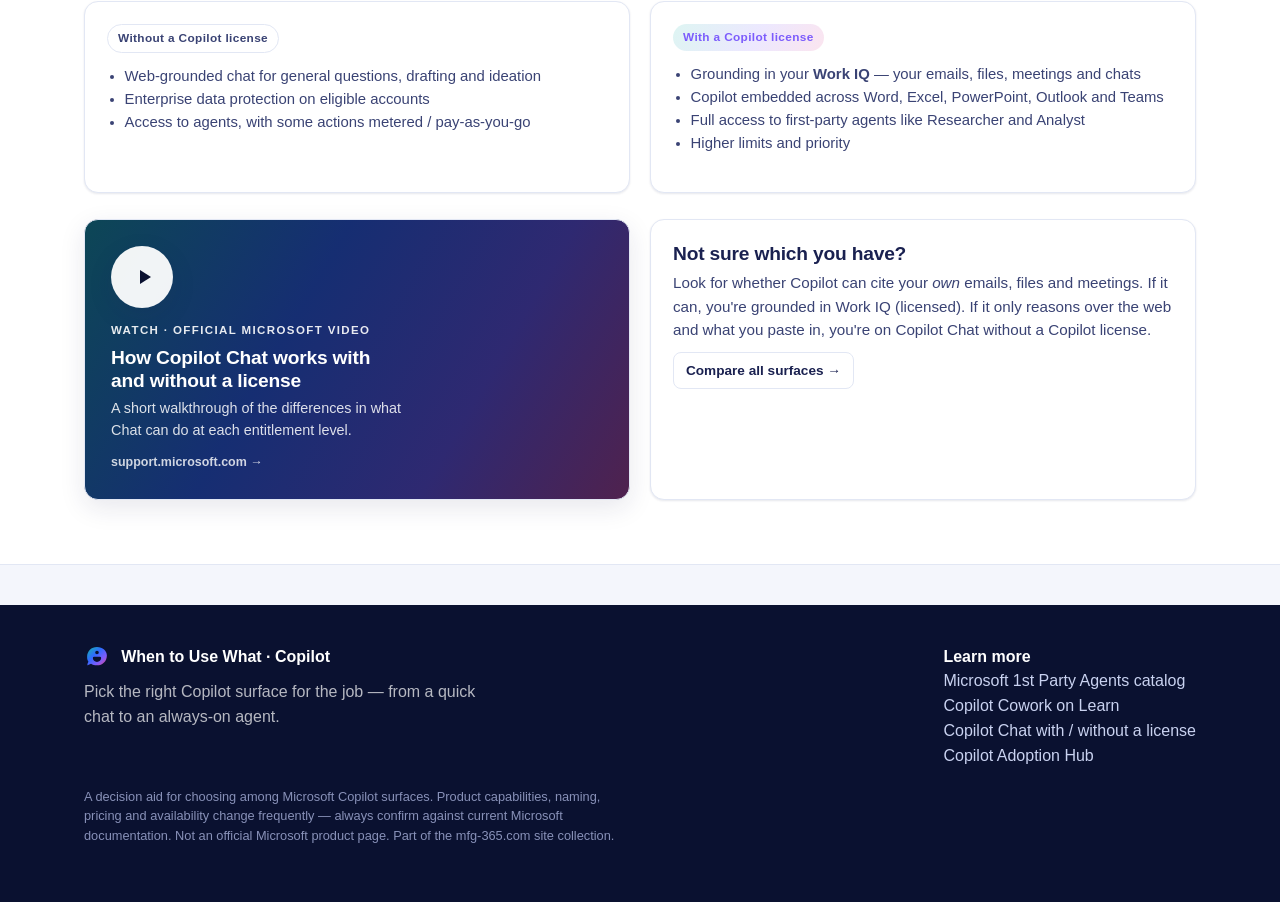
==== commit c9d98986: "Add hybrid advisor (Phase 1 engine + Phase 2 hook); link 1st party agents catalog" ====
--- a/chat.html
+++ b/chat.html
@@ -6,7 +6,7 @@
 <title>When to Use What · Copilot — M365 Copilot Chat</title>
 <meta name="description" content="When to use Microsoft 365 Copilot Chat: Search, Notebook, Create and Agents — including first-party agents like Researcher and Analyst, and how it works with or without a license.">
 <link rel="icon" href="assets/favicon.svg" type="image/svg+xml">
-<link rel="stylesheet" href="assets/styles.css?v=3">
+<link rel="stylesheet" href="assets/styles.css?v=5">
 </head>
 <body>
 <div id="site-nav"></div>
@@ -94,8 +94,8 @@
       <div class="card">
         <div class="icon">&#129513;</div>
         <h3>Agents</h3>
-        <p><strong>Specialized helpers inside Chat</strong> — including Microsoft's first-party agents and any custom
-          agents your org publishes. Bring in expertise or actions beyond a general chat turn.</p>
+        <p><strong>Specialized helpers inside Chat</strong> — including Microsoft's growing catalog of first-party
+          agents and any custom agents your org publishes. Bring in expertise or actions beyond a general chat turn.</p>
         <p class="mb-0"><span class="pill pill-line">Use for</span> &nbsp;Deep research, data analysis, or a domain task an agent is built for.</p>
       </div>
     </div>
@@ -108,7 +108,9 @@
     <div class="section-head">
       <p class="eyebrow">First-party agents in Chat</p>
       <h2>When a scenario calls for Researcher or Analyst</h2>
-      <p>Two Microsoft first-party agents extend Chat for the heaviest reasoning tasks — without leaving the conversation.</p>
+      <p>Two Microsoft first-party agents extend Chat for the heaviest reasoning tasks — but they're only the start.
+        Microsoft ships a growing catalog of first-party agents across Microsoft 365 Copilot, Copilot Studio and
+        Dynamics 365, each on its own release track.</p>
     </div>
     <div class="grid cols-2">
       <div class="card">
@@ -133,13 +135,27 @@
       </div>
     </div>
 
+    <a class="card hover catalog-cta" data-mfg-link="agents" href="https://mfg-365.github.io/ms-agents-site/">
+      <div class="cc-icon">&#129513;</div>
+      <div class="cc-body">
+        <span class="pill">Companion site</span>
+        <h3>Browse every Microsoft first-party agent</h3>
+        <p>Researcher and Analyst are two of many. The <strong>Microsoft 1st Party Agents</strong> catalog lists the
+          full set — with availability status (GA, Public Preview, Frontier), the surfaces each one runs in, and links
+          to the blogs, Learn articles and adoption guides for each.</p>
+      </div>
+      <div class="cc-arw">&rarr;</div>
+    </a>
+
     <div class="callout">
       <h4>Where a custom agent may make more sense</h4>
       <p>If the <em>same</em> research or analysis runs repeatedly against the <em>same</em> sources — and teammates
         need it too — that recurring scenario is a strong candidate to
         <a href="custom-agents.html">package as a custom agent</a> with fixed knowledge and guardrails, rather than
-        re-prompting Chat each time. Also consider pre-built agents in Dynamics 365 (sales, contact center,
-        customer service, Business Central) when the task is a known business function.</p>
+        re-prompting Chat each time. Before building, check the
+        <a data-mfg-link="agents" href="https://mfg-365.github.io/ms-agents-site/">first-party catalog</a> —
+        Microsoft may already ship an agent for the job, including pre-built agents in Dynamics 365 (sales, contact
+        center, customer service, Business Central).</p>
     </div>
   </div>
 </section>
@@ -197,6 +213,6 @@
 </section>
 
 <div id="site-footer"></div>
-<script src="assets/nav.js?v=2"></script>
+<script src="assets/nav.js?v=3"></script>
 </body>
 </html>
--- a/assets/styles.css
+++ b/assets/styles.css
@@ -229,6 +229,20 @@
 .flow-start .badge { width: 56px; height: 56px; border-radius: 50%; display: grid; place-items: center; background: var(--copilot-gradient); color: #fff; font-size: 1.5rem; box-shadow: var(--shadow-md); }
 .flow-start .txt strong { display: block; font-size: 1.05rem; color: var(--ink); }
 .flow-start .txt span { font-size: .85rem; color: var(--muted); }
+
+/* home-base Chat tile */
+.flow-home { display: grid; grid-template-columns: 64px 1fr; gap: 18px; align-items: center; border-radius: 18px; padding: 20px 22px;
+  color: #fff; background: linear-gradient(120deg,#1E88E5,#2F6BFF); box-shadow: var(--shadow-md); margin-bottom: 8px; text-decoration: none; }
+.flow-home:hover { text-decoration: none; box-shadow: var(--shadow-lg); }
+.flow-home .hb-em { width: 64px; height: 64px; border-radius: 16px; display: grid; place-items: center; background: rgba(255,255,255,.18); font-size: 1.9rem; }
+.flow-home .hb-tag { display: inline-block; font-size: .68rem; font-weight: 800; letter-spacing: .08em; text-transform: uppercase;
+  background: rgba(255,255,255,.22); padding: 3px 10px; border-radius: 999px; margin-bottom: 6px; }
+.flow-home h3 { color: #fff; margin: 0 0 .2em; font-size: 1.3rem; }
+.flow-home p { color: rgba(255,255,255,.92); margin: 0; font-size: .9rem; max-width: 62ch; }
+.flow-step-head { display: flex; align-items: center; gap: 12px; margin: 22px 0 6px; padding-left: 4px; }
+.flow-step-head .line { flex: 1; height: 2px; background: var(--line); }
+.flow-step-head strong { font-size: .82rem; font-weight: 800; letter-spacing: .06em; text-transform: uppercase; color: var(--muted); white-space: nowrap; }
+.gate-no.stay { color: var(--brand-blue); }
 
 .gate { position: relative; display: grid; grid-template-columns: 56px 1fr; column-gap: 20px; padding-bottom: 24px; }
 .gate::before { content: ""; position: absolute; left: 26px; top: -4px; bottom: 0; width: 4px; border-radius: 4px;
@@ -289,6 +303,51 @@
 .lead { font-size: 1.12rem; color: var(--ink-2); }
 .tag-row { display: flex; gap: 8px; flex-wrap: wrap; margin: 10px 0 0; }
 .span-all { grid-column: 1 / -1; }
+
+/* companion-site CTA card */
+.catalog-cta { display: grid; grid-template-columns: 64px 1fr auto; gap: 20px; align-items: center; margin-top: 22px; text-decoration: none;
+  background: linear-gradient(120deg, rgba(18,184,166,.10), rgba(124,92,252,.10) 55%, rgba(227,69,142,.10)); border-color: #d7ddf3; }
+.catalog-cta:hover { text-decoration: none; }
+.catalog-cta .cc-icon { width: 64px; height: 64px; border-radius: 16px; display: grid; place-items: center; font-size: 1.8rem; background: var(--copilot-gradient); }
+.catalog-cta .cc-body h3 { margin: .35em 0 .3em; }
+.catalog-cta .cc-body p { margin: 0; font-size: .93rem; }
+.catalog-cta .cc-arw { font-size: 1.6rem; color: var(--brand); font-weight: 700; }
+@media (max-width: 620px) { .catalog-cta { grid-template-columns: 1fr; } .catalog-cta .cc-arw { display: none; } }
+
+/* ---------- advisor ---------- */
+.advisor { max-width: 860px; margin: 0 auto; }
+.advisor-box { background: #fff; border: 1px solid var(--line); border-radius: 18px; padding: 22px; box-shadow: var(--shadow-md); }
+.advisor-row { display: flex; gap: 10px; }
+.advisor-row input {
+  flex: 1; font-family: inherit; font-size: 1rem; color: var(--ink); background: #f7f9ff;
+  border: 1px solid var(--line); border-radius: 12px; padding: 14px 16px; outline: none; transition: border-color .15s, box-shadow .15s;
+}
+.advisor-row input::placeholder { color: #9aa2c4; }
+.advisor-row input:focus { border-color: var(--brand); box-shadow: 0 0 0 3px rgba(124,92,252,.15); background: #fff; }
+.advisor-row button { white-space: nowrap; }
+.advisor-ex { display: flex; flex-wrap: wrap; gap: 8px; margin-top: 14px; align-items: center; }
+.advisor-ex .lbl { font-size: .78rem; color: var(--muted); font-weight: 700; text-transform: uppercase; letter-spacing: .06em; }
+.ex-chip {
+  appearance: none; font-family: inherit; cursor: pointer; font-size: .83rem; color: var(--ink-2);
+  background: #f2f5ff; border: 1px solid var(--line); border-radius: 999px; padding: 6px 13px; transition: all .15s;
+}
+.ex-chip:hover { border-color: var(--brand); color: var(--brand); background: #fff; }
+
+.adv-result { margin-top: 20px; padding-top: 20px; border-top: 1px dashed var(--line); }
+.adv-verdict { display: flex; align-items: center; gap: 10px; margin-bottom: 10px; flex-wrap: wrap; }
+.adv-lead { font-size: .82rem; font-weight: 800; letter-spacing: .06em; text-transform: uppercase; color: var(--muted); }
+.adv-conf { font-size: .7rem; font-weight: 800; letter-spacing: .05em; text-transform: uppercase; padding: 3px 10px; border-radius: 999px; }
+.adv-conf-high { background: #e9f9ef; color: var(--green); }
+.adv-conf-medium { background: #fff4e0; color: #B06A00; }
+.adv-conf-low { background: #eef1fb; color: var(--muted); }
+.adv-refined { font-size: .68rem; font-weight: 800; letter-spacing: .05em; text-transform: uppercase; padding: 3px 9px; border-radius: 999px; background: var(--copilot-gradient-soft); color: var(--brand); }
+.adv-why { margin: 14px 0 6px; font-size: .95rem; color: var(--ink-2); }
+.adv-why.adv-enhanced { color: var(--ink); }
+.adv-access, .adv-mode, .adv-runner, .adv-hint, .adv-note { font-size: .89rem; margin: 0 0 6px; color: var(--ink-2); }
+.adv-mode { background: var(--copilot-gradient-soft); border-radius: 8px; padding: 9px 12px; }
+.adv-hint { color: var(--muted); font-style: italic; }
+.adv-more { margin: 14px 0 0; display: flex; gap: 18px; flex-wrap: wrap; font-size: .88rem; font-weight: 600; }
+@media (max-width: 560px) { .advisor-row { flex-direction: column; } }
 .card.mode-lead { background: linear-gradient(120deg, rgba(18,184,166,.10), rgba(124,92,252,.10) 55%, rgba(227,69,142,.10)); border-color: #d7ddf3; }
 .card.mode-lead { display: grid; grid-template-columns: 56px 1fr; gap: 18px; align-items: center; }
 .card.mode-lead .icon { width: 56px; height: 56px; margin: 0; background: var(--copilot-gradient); color: #fff; font-size: 1.5rem; }
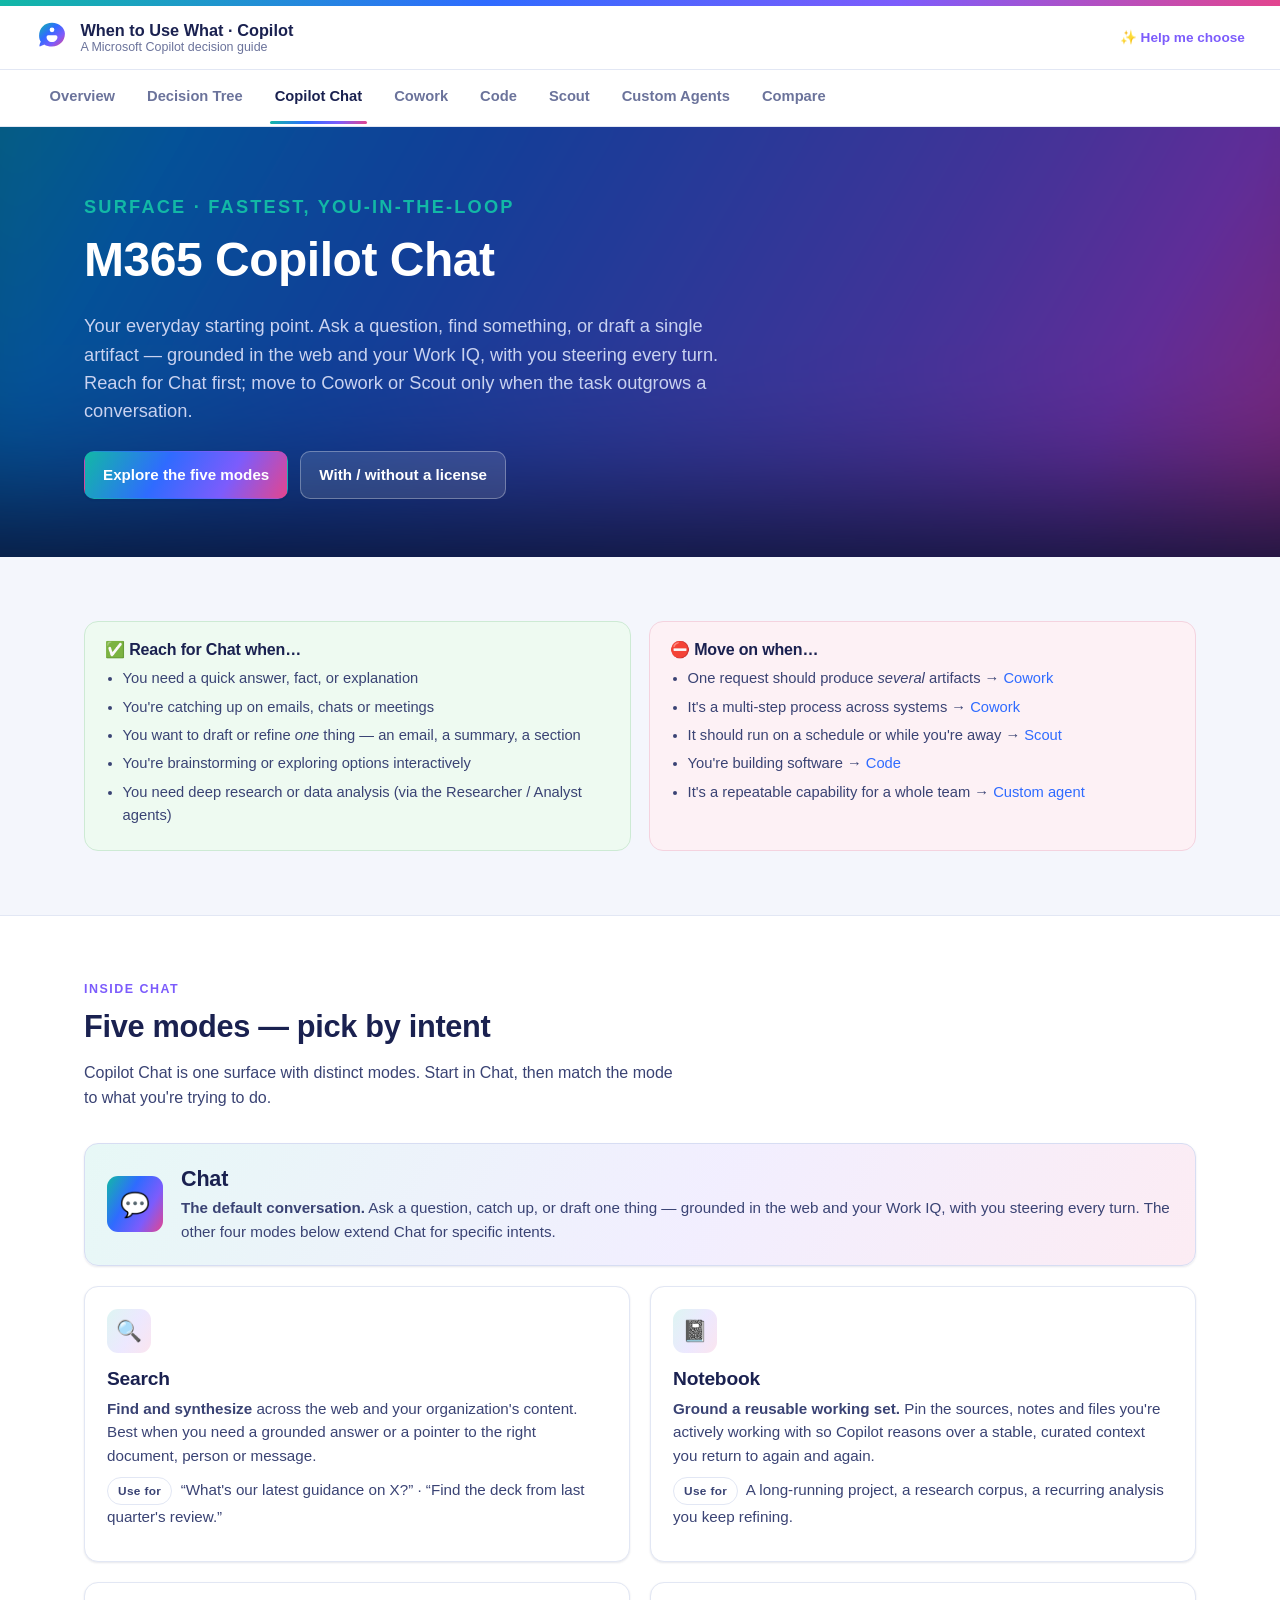
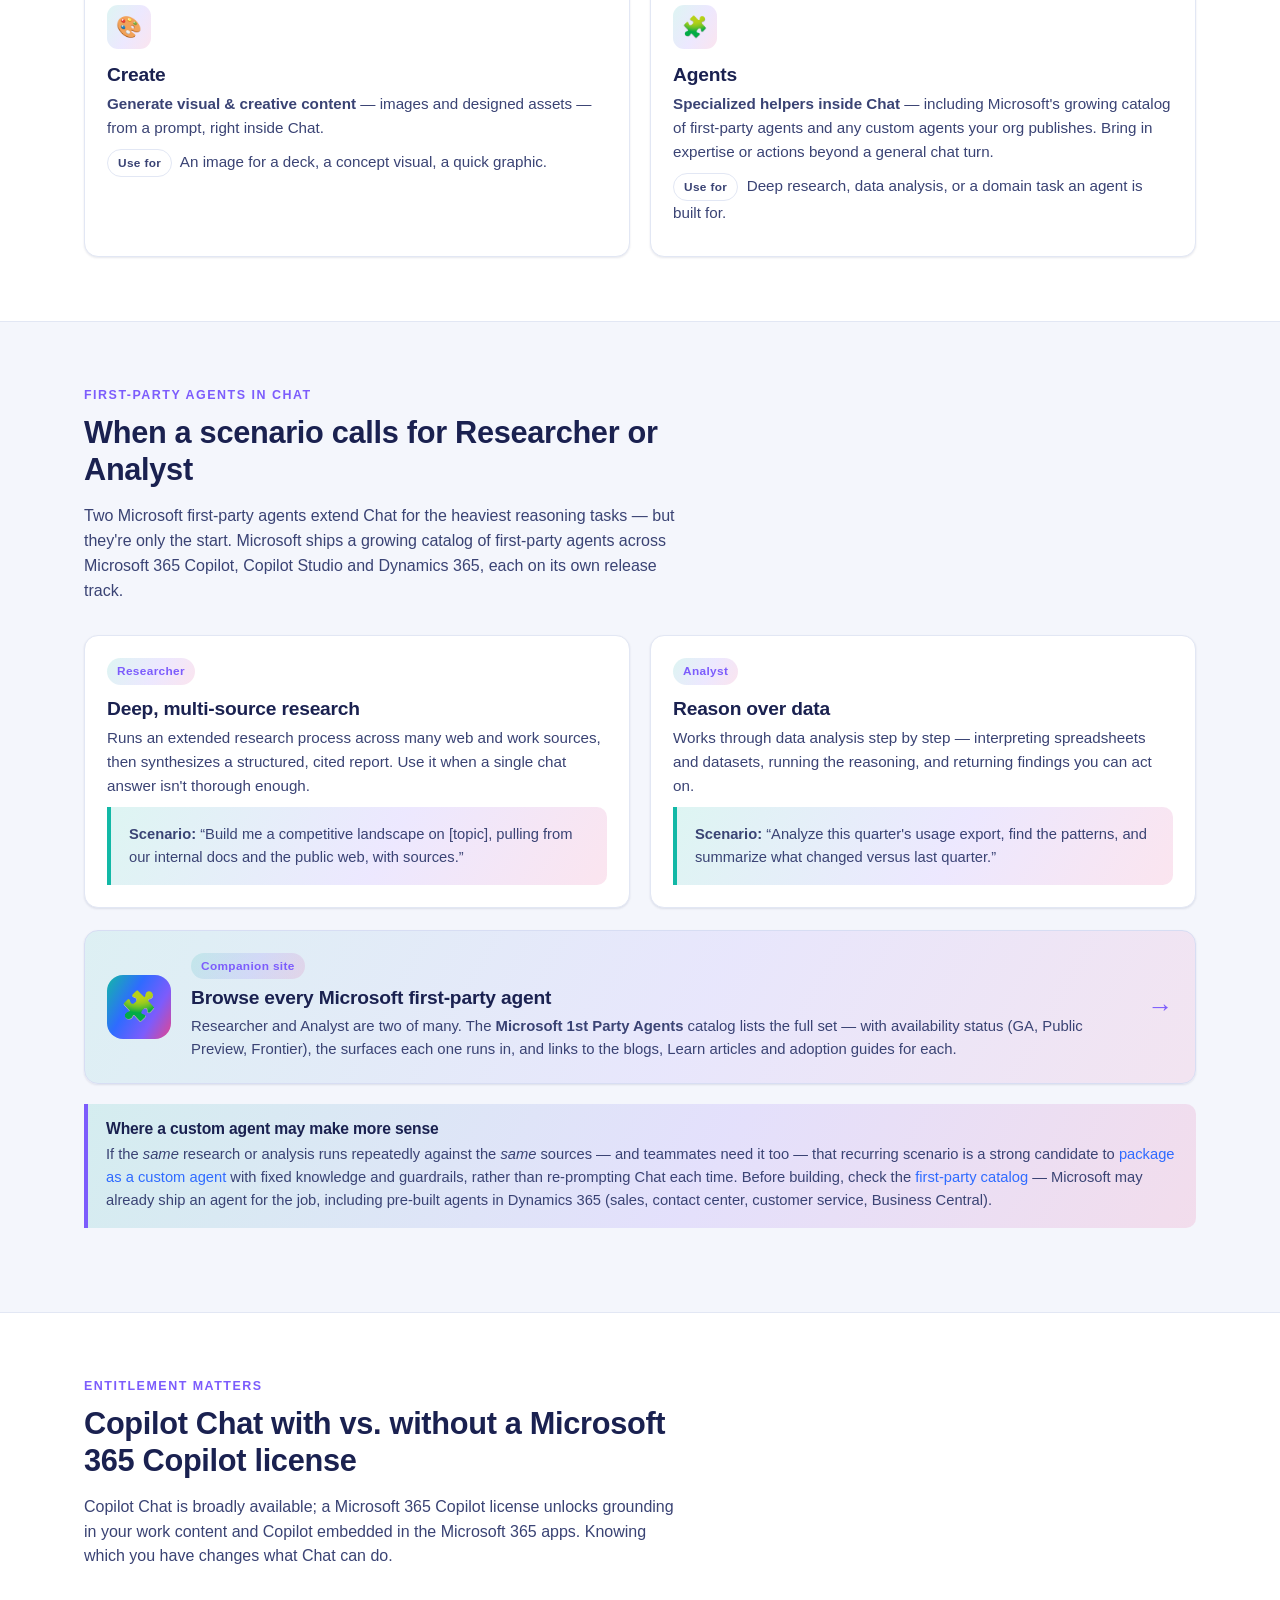
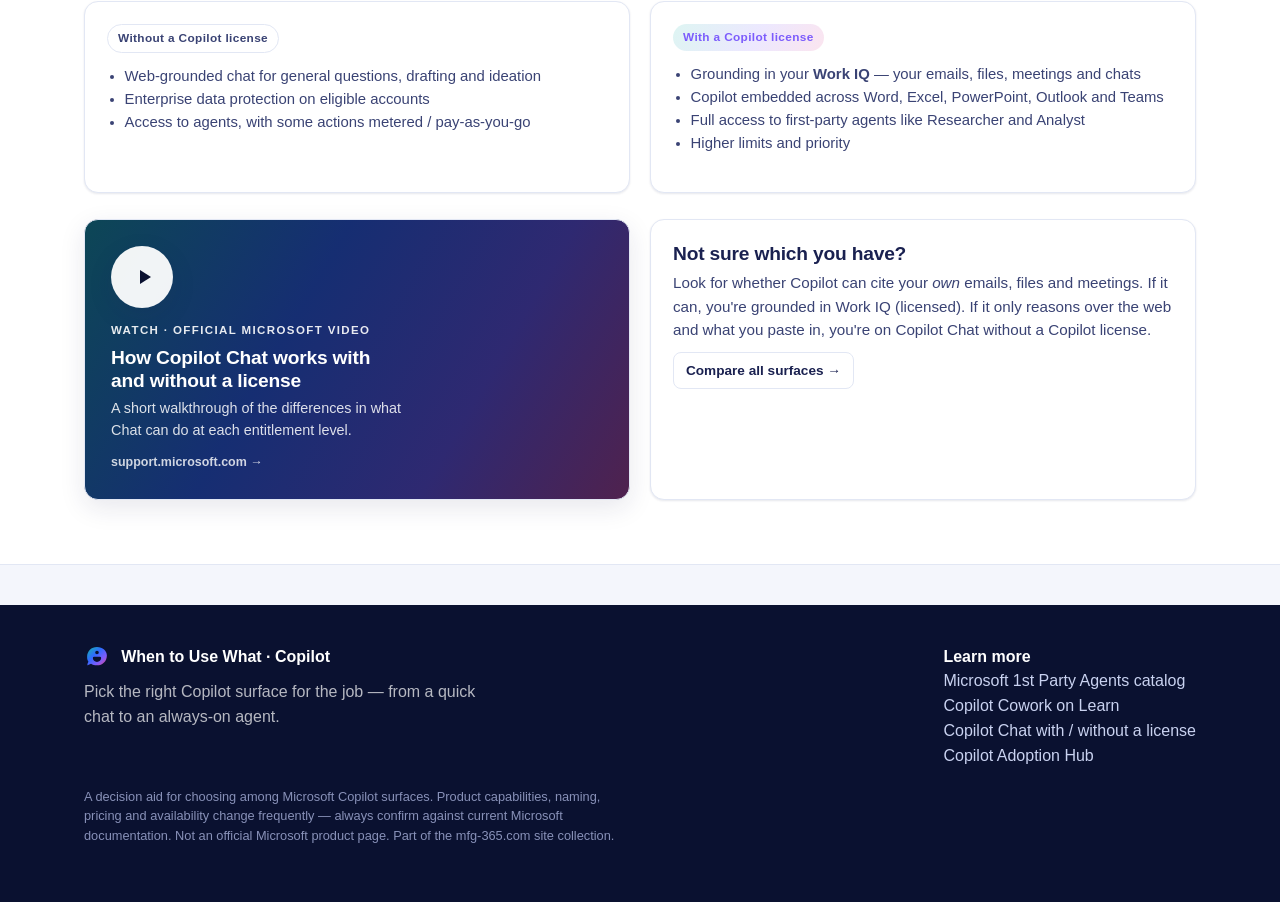
==== commit 7f3c49af: "Advisor becomes a sitewide modal dialog with compact CTA" ====
--- a/chat.html
+++ b/chat.html
@@ -6,7 +6,7 @@
 <title>When to Use What · Copilot — M365 Copilot Chat</title>
 <meta name="description" content="When to use Microsoft 365 Copilot Chat: Search, Notebook, Create and Agents — including first-party agents like Researcher and Analyst, and how it works with or without a license.">
 <link rel="icon" href="assets/favicon.svg" type="image/svg+xml">
-<link rel="stylesheet" href="assets/styles.css?v=5">
+<link rel="stylesheet" href="assets/styles.css?v=8">
 </head>
 <body>
 <div id="site-nav"></div>
@@ -213,6 +213,7 @@
 </section>
 
 <div id="site-footer"></div>
-<script src="assets/nav.js?v=3"></script>
+<script src="assets/nav.js?v=4"></script>
+<script src="assets/advisor.js?v=4"></script>
 </body>
 </html>
--- a/assets/styles.css
+++ b/assets/styles.css
@@ -315,16 +315,66 @@
 @media (max-width: 620px) { .catalog-cta { grid-template-columns: 1fr; } .catalog-cta .cc-arw { display: none; } }
 
 /* ---------- advisor ---------- */
-.advisor { max-width: 860px; margin: 0 auto; }
-.advisor-box { background: #fff; border: 1px solid var(--line); border-radius: 18px; padding: 22px; box-shadow: var(--shadow-md); }
-.advisor-row { display: flex; gap: 10px; }
-.advisor-row input {
-  flex: 1; font-family: inherit; font-size: 1rem; color: var(--ink); background: #f7f9ff;
-  border: 1px solid var(--line); border-radius: 12px; padding: 14px 16px; outline: none; transition: border-color .15s, box-shadow .15s;
-}
-.advisor-row input::placeholder { color: #9aa2c4; }
-.advisor-row input:focus { border-color: var(--brand); box-shadow: 0 0 0 3px rgba(124,92,252,.15); background: #fff; }
-.advisor-row button { white-space: nowrap; }
+.section-slim { padding: 0 0 8px; margin-top: -34px; position: relative; z-index: 5; }
+
+/* compact CTA that opens the dialog */
+.adv-cta {
+  width: 100%; display: grid; grid-template-columns: 52px 1fr auto; gap: 16px; align-items: center;
+  text-align: left; font-family: inherit; cursor: pointer;
+  background: #fff; border: 1px solid var(--line); border-radius: 16px; padding: 16px 20px;
+  box-shadow: var(--shadow-md); transition: transform .15s ease, box-shadow .18s ease, border-color .15s;
+}
+.adv-cta:hover { transform: translateY(-2px); box-shadow: var(--shadow-lg); border-color: #cdd5ef; }
+.adv-cta-icon { width: 52px; height: 52px; border-radius: 14px; display: grid; place-items: center; font-size: 1.4rem; background: var(--copilot-gradient-soft); }
+.adv-cta-copy { display: flex; flex-direction: column; gap: 2px; min-width: 0; }
+.adv-cta-copy strong { color: var(--ink); font-size: 1.02rem; }
+.adv-cta-copy span { color: var(--muted); font-size: .88rem; }
+.adv-cta-btn { white-space: nowrap; font-weight: 700; font-size: .9rem; color: #fff; background: var(--copilot-gradient); padding: 10px 16px; border-radius: 10px; }
+@media (max-width: 700px) {
+  .adv-cta { grid-template-columns: 1fr; text-align: center; justify-items: center; }
+  .section-slim { margin-top: -18px; }
+}
+
+/* dialog shell */
+.adv-dialog {
+  width: min(720px, calc(100vw - 32px)); max-height: min(86vh, 900px); padding: 0; border: none;
+  border-radius: 18px; box-shadow: var(--shadow-lg); color: var(--ink); background: #fff;
+  overflow: hidden; display: flex; flex-direction: column;
+}
+.adv-dialog:not([open]) { display: none; }
+.adv-dialog::backdrop { background: rgba(10,17,48,.55); backdrop-filter: blur(3px); }
+.adv-dialog-head {
+  display: flex; align-items: flex-start; justify-content: space-between; gap: 16px;
+  padding: 20px 22px 14px; border-bottom: 1px solid var(--line);
+  background: linear-gradient(120deg, rgba(18,184,166,.09), rgba(124,92,252,.09) 55%, rgba(227,69,142,.09));
+}
+.adv-dialog-head h2 { margin: 0; font-size: 1.35rem; }
+.adv-close {
+  appearance: none; border: 1px solid var(--line); background: #fff; color: var(--ink-2); cursor: pointer;
+  width: 34px; height: 34px; border-radius: 9px; font-size: 1.3rem; line-height: 1; flex: 0 0 auto;
+  display: grid; place-items: center; transition: all .15s; font-family: inherit;
+}
+.adv-close:hover { border-color: var(--brand); color: var(--brand); }
+.adv-dialog-body { padding: 18px 22px 20px; overflow-y: auto; }
+.adv-dialog-foot {
+  display: flex; align-items: center; justify-content: space-between; gap: 12px; flex-wrap: wrap;
+  padding: 11px 22px; border-top: 1px solid var(--line); background: #fafbff;
+  font-size: .76rem; color: var(--muted);
+}
+.adv-dialog-foot kbd { font-family: inherit; font-size: .72rem; background: #eef1fb; border: 1px solid var(--line);
+  border-bottom-width: 2px; border-radius: 5px; padding: 1px 6px; color: var(--ink-2); }
+.adv-privacy { font-weight: 600; }
+
+.advisor-row { display: flex; gap: 10px; align-items: flex-end; }
+.advisor-row textarea {
+  flex: 1; font-family: inherit; font-size: 1rem; line-height: 1.5; color: var(--ink); background: #f7f9ff;
+  border: 1px solid var(--line); border-radius: 12px; padding: 13px 16px; outline: none;
+  transition: border-color .15s, box-shadow .15s, background .15s;
+  resize: none; overflow-y: hidden; min-height: 50px; max-height: 200px; display: block;
+}
+.advisor-row textarea::placeholder { color: #9aa2c4; }
+.advisor-row textarea:focus { border-color: var(--brand); box-shadow: 0 0 0 3px rgba(124,92,252,.15); background: #fff; }
+.advisor-row button { white-space: nowrap; flex: 0 0 auto; height: 50px; }
 .advisor-ex { display: flex; flex-wrap: wrap; gap: 8px; margin-top: 14px; align-items: center; }
 .advisor-ex .lbl { font-size: .78rem; color: var(--muted); font-weight: 700; text-transform: uppercase; letter-spacing: .06em; }
 .ex-chip {
